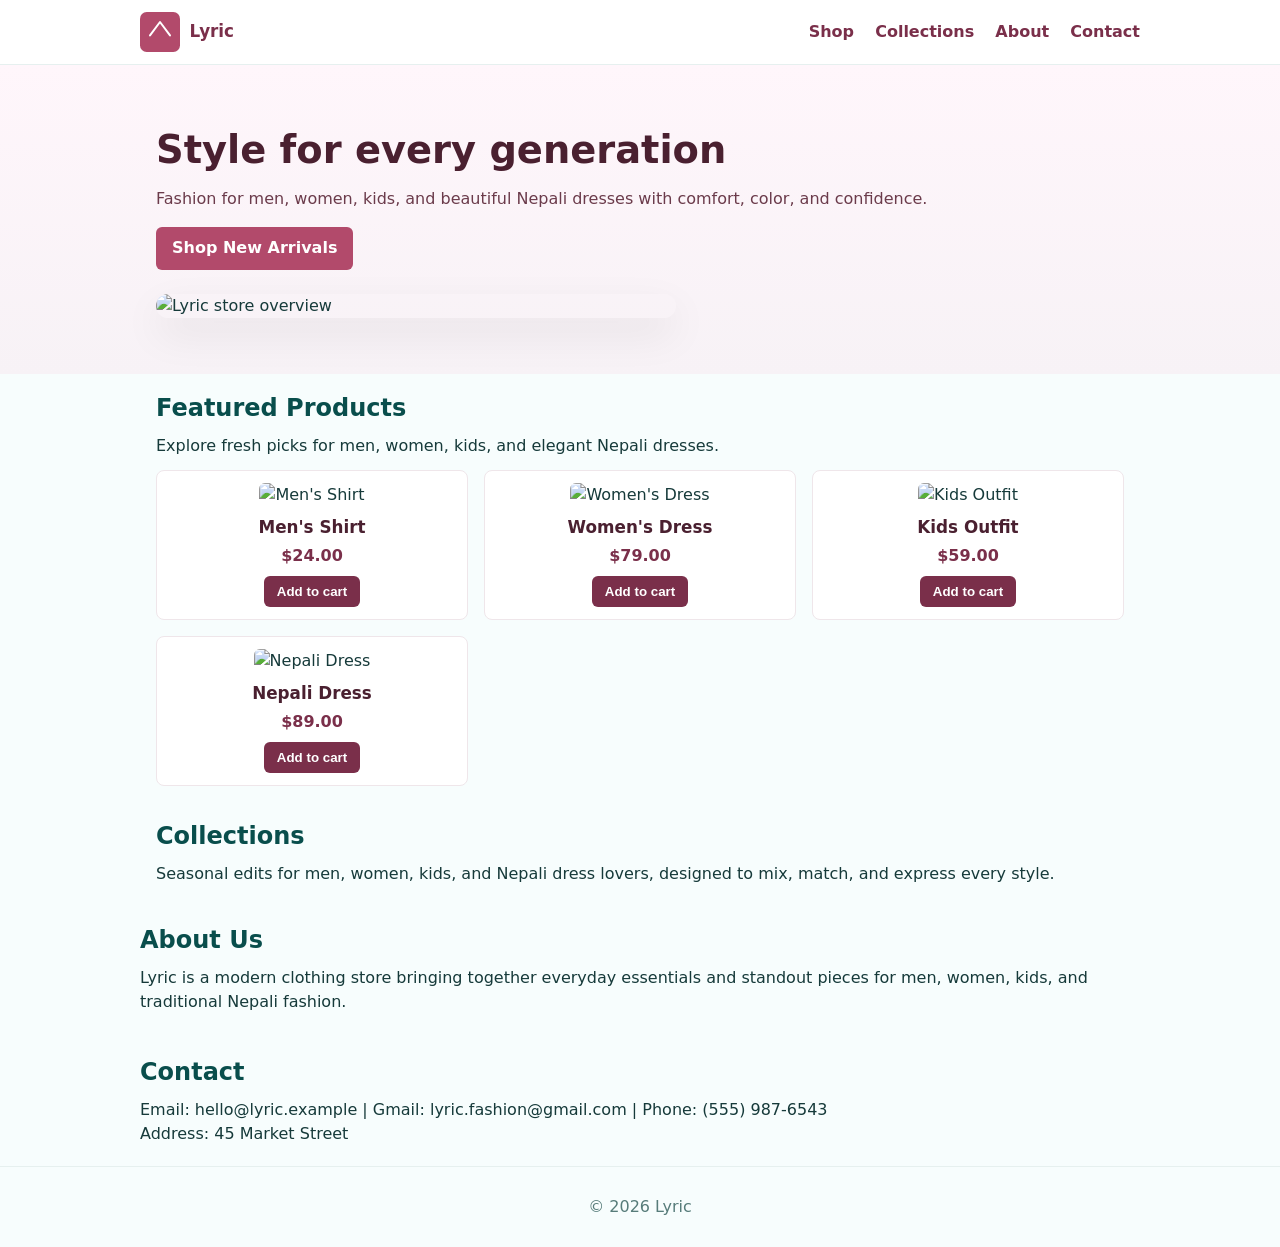
==== index.html @ 88b97344 "picture" ====
<!DOCTYPE html>
<html lang="en">
<head>
        <meta charset="UTF-8">
        <meta name="viewport" content="width=device-width, initial-scale=1.0">
        <title>Lyric</title>
        <link rel="stylesheet" href="style.css">
    </head>
    <body>
        <header class="site-header">
            <div class="container header-inner">
                <div class="logo">
                    <svg width="40" height="40" viewBox="0 0 24 24" aria-hidden="true">
                        <rect width="24" height="24" rx="4" fill="#b24a6b"></rect>
                        <path d="M6 14l6-8 6 8" stroke="#fff" stroke-width="1.2" fill="none" stroke-linecap="round" stroke-linejoin="round"/>
                    </svg>
                    <div class="shop-name">Lyric</div>
                </div>
                <nav class="main-nav">
                    <a href="#shop">Shop</a>
                    <a href="#collections">Collections</a>
                    <a href="#about">About</a>
                    <a href="#contact">Contact</a>
                </nav>
            </div>
        </header>

        <main>
            <section class="hero">
                <div class="container hero-inner">
                    <div class="hero-copy">
                        <h1>Style for every generation</h1>
                        <p class="lead">Fashion for men, women, kids, and beautiful Nepali dresses with comfort, color, and confidence.</p>
                        <p><a class="btn" href="#shop">Shop New Arrivals</a></p>
                    </div>
                    <img src="lyrics-homepage.png" alt="Lyric store overview" class="hero-image">
                </div>
            </section>

            <section id="shop" class="container products">
                <h2>Featured Products</h2>
        <p class="section-copy">Explore fresh picks for men, women, kids, and elegant Nepali dresses.</p>
                <div class="product-grid">
                    <article class="product">
                        <img src="https://via.placeholder.com/320x220?text=Men%27s+Shirt" alt="Men's Shirt">
                        <h3>Men's Shirt</h3>
                        <p class="price">$24.00</p>
                        <button class="add-cart">Add to cart</button>
                    </article>
                    <article class="product">
                        <img src="https://via.placeholder.com/320x220?text=Women%27s+Dress" alt="Women's Dress">
                        <h3>Women's Dress</h3>
                        <p class="price">$79.00</p>
                        <button class="add-cart">Add to cart</button>
                    </article>
                    <article class="product">
                        <img src="https://via.placeholder.com/320x220?text=Kids+Outfit" alt="Kids Outfit">
                        <h3>Kids Outfit</h3>
                        <p class="price">$59.00</p>
                        <button class="add-cart">Add to cart</button>
                    </article>
                    <article class="product">
                        <img src="https://via.placeholder.com/320x220?text=Nepali+Dress" alt="Nepali Dress">
                        <h3>Nepali Dress</h3>
                        <p class="price">$89.00</p>
                        <button class="add-cart">Add to cart</button>
                    </article>
                </div>
            </section>

            <section id="collections" class="container collections">
                <h2>Collections</h2>
                <p>Seasonal edits for men, women, kids, and Nepali dress lovers, designed to mix, match, and express every style.</p>
            </section>

            <section id="about" class="container about">
                <h2>About Us</h2>
                <p>Lyric is a modern clothing store bringing together everyday essentials and standout pieces for men, women, kids, and traditional Nepali fashion.</p>
            </section>

            <section id="contact" class="container contact">
                <h2>Contact</h2>
                <p>Email: hello@lyric.example | Gmail: lyric.fashion@gmail.com | Phone: (555) 987-6543</p>
                <p>Address: 45 Market Street</p>
            </section>
        </main>

        <footer class="site-footer">
            <div class="container">© <span id="year"></span> Lyric</div>
        </footer>

        <script>
            document.getElementById('year').textContent = new Date().getFullYear();
        </script>
    </body>
</html>
---- style.css ----
/* Basic reset */
* { box-sizing: border-box; margin: 0; padding: 0; }
body { font-family: system-ui, -apple-system, 'Segoe UI', Roboto, 'Helvetica Neue', Arial; color: #163a3a; line-height: 1.5; background: #f7fdfd; }
.container { max-width: 1000px; margin: 0 auto; padding: 1rem; }

/* Header */
.site-header { background: #ffffff; border-bottom: 1px solid #e6f0ef; }
.header-inner { display: flex; align-items: center; justify-content: space-between; padding: 0.75rem 0; }
.logo { display: flex; align-items: center; gap: 0.6rem; }
.shop-name { font-weight: 800; color: #7a2f4a; font-size: 1.05rem; }
.main-nav a { color: #7a2f4a; text-decoration: none; margin-left: 1rem; font-weight: 600; }

/* Hero */
.hero { background: linear-gradient(180deg, #fff6fb 0%, #f7f2f6 100%); padding: 2.5rem 0; }
.hero-inner { display: grid; gap: 1.5rem; align-items: center; }
.hero-copy { text-align: left; }
.hero h1 { font-size: 2rem; margin-bottom: 0.5rem; color: #4a2030; }
.hero-image { width: 100%; max-width: 520px; border-radius: 16px; box-shadow: 0 16px 40px rgba(0,0,0,0.08); }
.lead { color: #6b3b4b; margin-bottom: 1rem; }
.btn { display: inline-block; background: #b24a6b; color: #fff; padding: 0.6rem 1rem; border-radius: 6px; text-decoration: none; font-weight: 700; }

/* Sections */
h2 { color: #094e4c; margin-bottom: 0.5rem; }
.about, .staff, .contact { padding: 1.25rem 0; }

/* Cards */
.card-grid { display: grid; grid-template-columns: repeat(3, 1fr); gap: 1rem; margin-top: 0.75rem; }
.card { background: #fff; border: 1px solid #e6f0ef; padding: 1rem; border-radius: 8px; }
.card h3 { margin-bottom: 0.4rem; color: #0b5e5c; }

/* Products */
.product-grid { display: grid; grid-template-columns: repeat(3, 1fr); gap: 1rem; margin-top: 0.75rem; }
.product { background: #fff; border: 1px solid #efe6ea; padding: 0.75rem; border-radius: 8px; text-align: center; }
.product img { width: 100%; height: auto; border-radius: 6px; object-fit: cover; }
.product h3 { margin: 0.5rem 0 0.25rem; font-size: 1.05rem; color: #4a2030; }
.price { color: #7a2f4a; font-weight: 700; margin-bottom: 0.5rem; }
.add-cart { background: #7a2f4a; color: #fff; border: none; padding: 0.5rem 0.8rem; border-radius: 6px; cursor: pointer; font-weight: 700; }

/* Footer */
.site-footer { border-top: 1px solid #e6f0ef; padding: 0.75rem 0; text-align: center; color: #577c7a; }

/* Responsive */

@media (max-width: 800px) {
	.card-grid, .product-grid { grid-template-columns: 1fr; }
	.main-nav { display: none; }
	.hero h1 { font-size: 1.5rem; }
}

@media (min-width: 801px) {
	.hero h1 { font-size: 2.4rem; }
}

/* small utility */
.container h2 + p { margin-top: 0.5rem; }
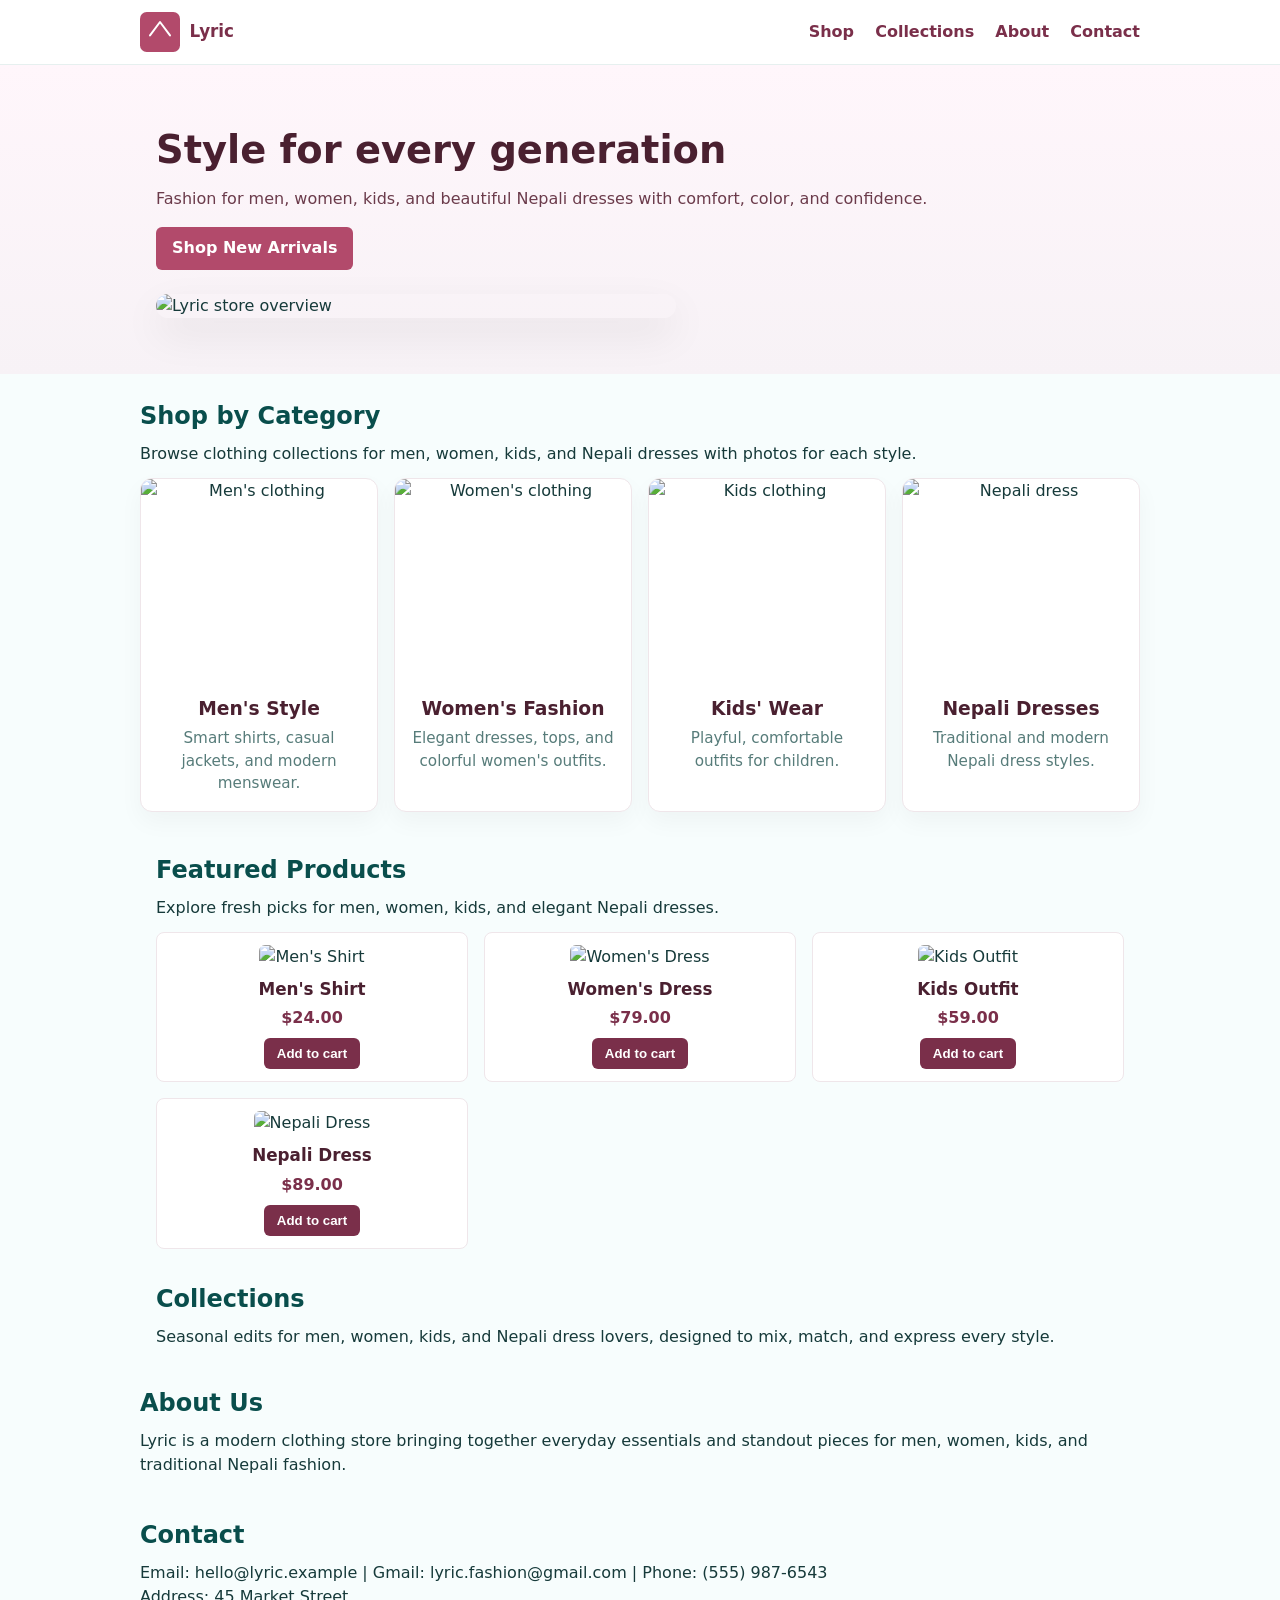
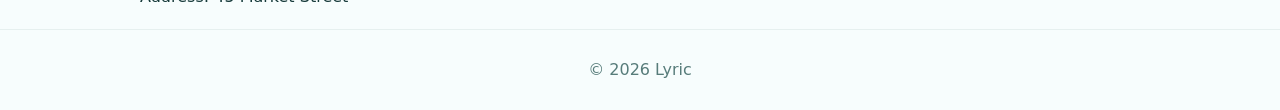
==== commit 3b74cfb6: "clothes" ====
--- a/index.html
+++ b/index.html
@@ -25,6 +25,7 @@
             </div>
         </header>
 
+
         <main>
             <section class="hero">
                 <div class="container hero-inner">
@@ -34,6 +35,33 @@
                         <p><a class="btn" href="#shop">Shop New Arrivals</a></p>
                     </div>
                     <img src="lyrics-homepage.png" alt="Lyric store overview" class="hero-image">
+                </div>
+            </section>
+
+            <section class="container categories">
+                <h2>Shop by Category</h2>
+                <p class="section-copy">Browse clothing collections for men, women, kids, and Nepali dresses with photos for each style.</p>
+                <div class="category-grid">
+                    <article class="category-card">
+                        <img src="https://images.unsplash.com/photo-1521334884684-d80222895322?auto=format&fit=crop&w=800&q=80" alt="Men's clothing">
+                        <h3>Men's Style</h3>
+                        <p>Smart shirts, casual jackets, and modern menswear.</p>
+                    </article>
+                    <article class="category-card">
+                        <img src="https://images.unsplash.com/photo-1521572163474-6864f9cf17ab?auto=format&fit=crop&w=800&q=80" alt="Women's clothing">
+                        <h3>Women's Fashion</h3>
+                        <p>Elegant dresses, tops, and colorful women's outfits.</p>
+                    </article>
+                    <article class="category-card">
+                        <img src="https://images.unsplash.com/photo-1508253578933-1c51cc72a86c?auto=format&fit=crop&w=800&q=80" alt="Kids clothing">
+                        <h3>Kids' Wear</h3>
+                        <p>Playful, comfortable outfits for children.</p>
+                    </article>
+                    <article class="category-card">
+                        <img src="https://images.unsplash.com/photo-1490367532201-b9bc1dc483f6?auto=format&fit=crop&w=800&q=80" alt="Nepali dress">
+                        <h3>Nepali Dresses</h3>
+                        <p>Traditional and modern Nepali dress styles.</p>
+                    </article>
                 </div>
             </section>
 
--- a/style.css
+++ b/style.css
@@ -36,6 +36,13 @@
 .price { color: #7a2f4a; font-weight: 700; margin-bottom: 0.5rem; }
 .add-cart { background: #7a2f4a; color: #fff; border: none; padding: 0.5rem 0.8rem; border-radius: 6px; cursor: pointer; font-weight: 700; }
 
+.categories { padding: 1.5rem 0; }
+.category-grid { display: grid; grid-template-columns: repeat(4, 1fr); gap: 1rem; margin-top: 0.75rem; }
+.category-card { background: #fff; border: 1px solid #efe6ea; border-radius: 12px; overflow: hidden; text-align: center; box-shadow: 0 10px 24px rgba(0,0,0,0.04); }
+.category-card img { width: 100%; height: 200px; object-fit: cover; display: block; }
+.category-card h3 { margin: 1rem 0 0.25rem; color: #4a2030; }
+.category-card p { margin: 0 1rem 1rem; color: #577c7a; font-size: 0.95rem; }
+
 /* Footer */
 .site-footer { border-top: 1px solid #e6f0ef; padding: 0.75rem 0; text-align: center; color: #577c7a; }
 
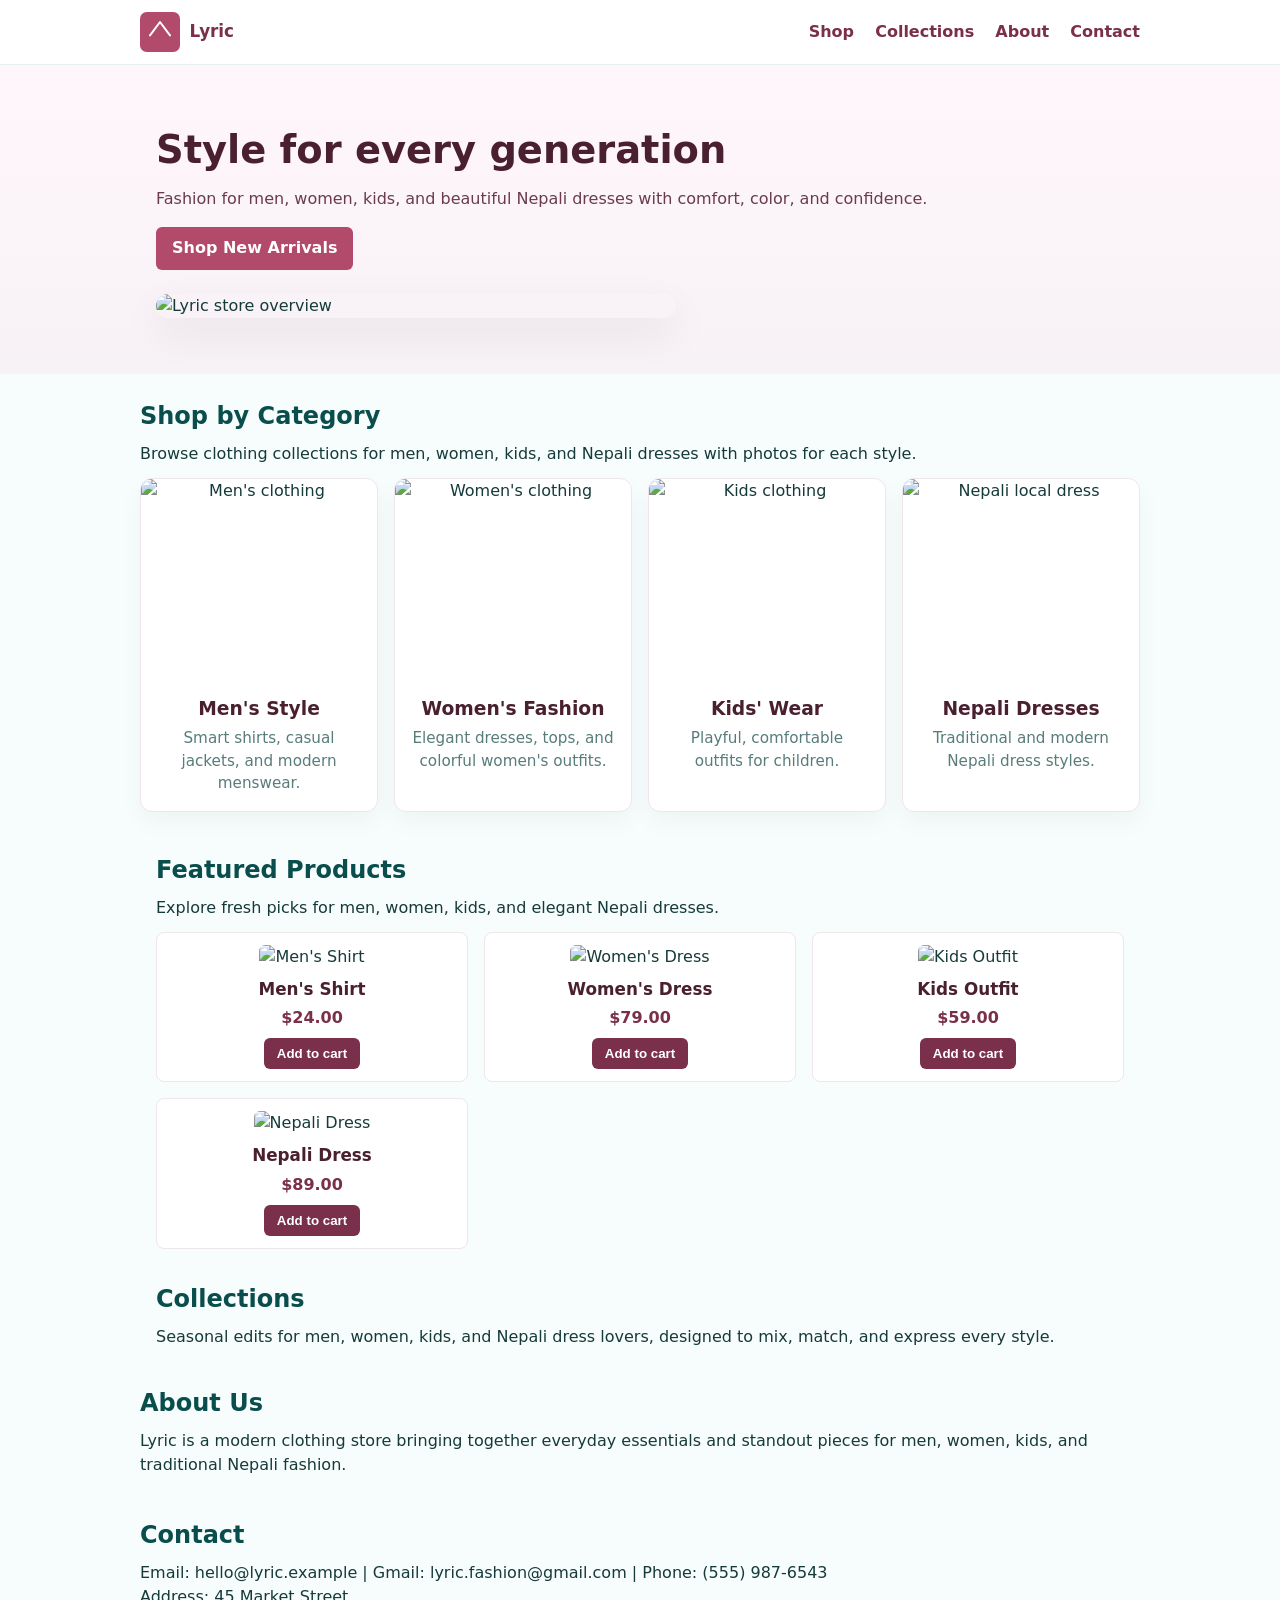
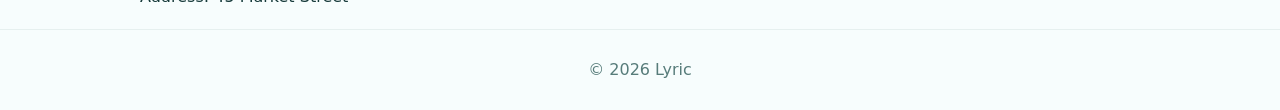
==== commit 5261384c: "nepali dress" ====
--- a/index.html
+++ b/index.html
@@ -58,7 +58,7 @@
                         <p>Playful, comfortable outfits for children.</p>
                     </article>
                     <article class="category-card">
-                        <img src="https://images.unsplash.com/photo-1490367532201-b9bc1dc483f6?auto=format&fit=crop&w=800&q=80" alt="Nepali dress">
+                        <img src="https://source.unsplash.com/800x600/?nepal,dress" alt="Nepali local dress">
                         <h3>Nepali Dresses</h3>
                         <p>Traditional and modern Nepali dress styles.</p>
                     </article>
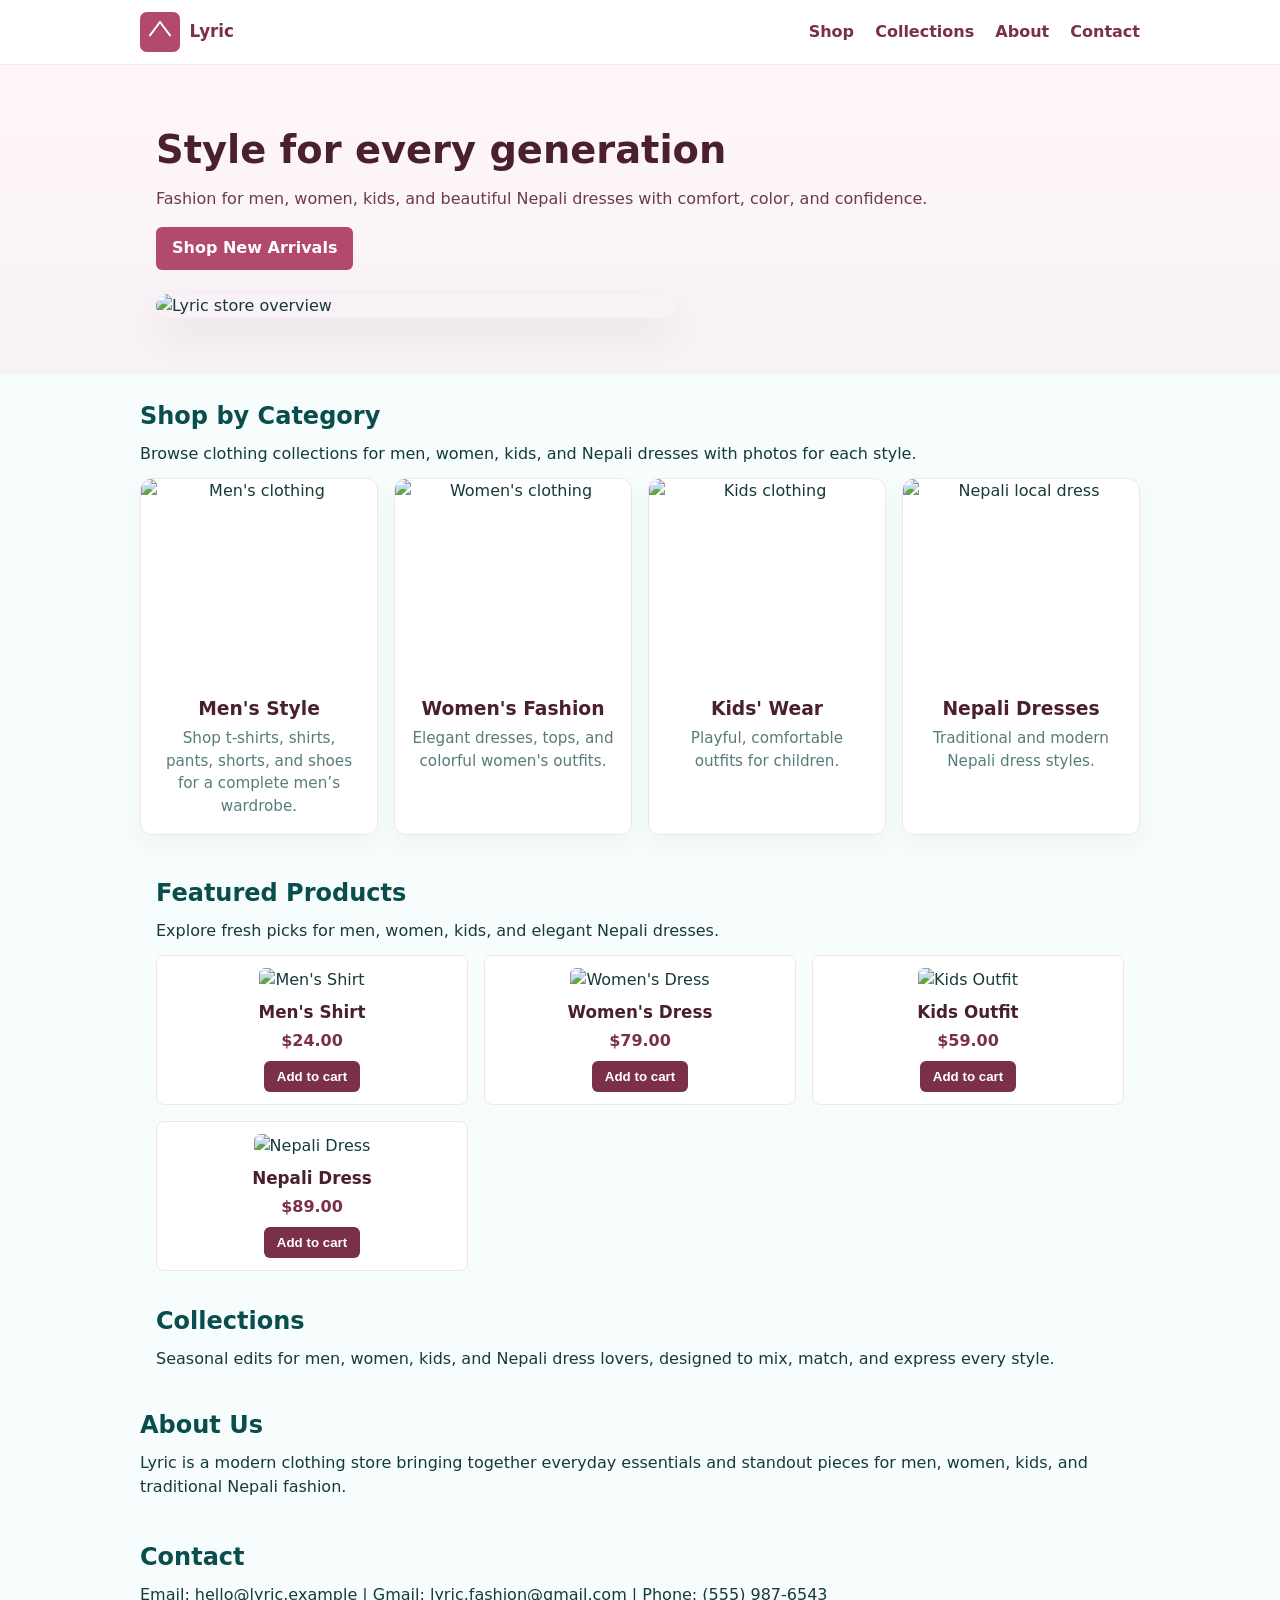
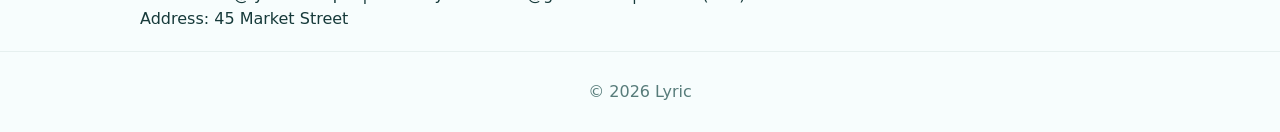
==== commit d049a6cc: "men" ====
--- a/index.html
+++ b/index.html
@@ -45,7 +45,7 @@
                     <article class="category-card">
                         <img src="https://images.unsplash.com/photo-1521334884684-d80222895322?auto=format&fit=crop&w=800&q=80" alt="Men's clothing">
                         <h3>Men's Style</h3>
-                        <p>Smart shirts, casual jackets, and modern menswear.</p>
+                        <p>Shop t-shirts, shirts, pants, shorts, and shoes for a complete men’s wardrobe.</p>
                     </article>
                     <article class="category-card">
                         <img src="https://images.unsplash.com/photo-1521572163474-6864f9cf17ab?auto=format&fit=crop&w=800&q=80" alt="Women's clothing">
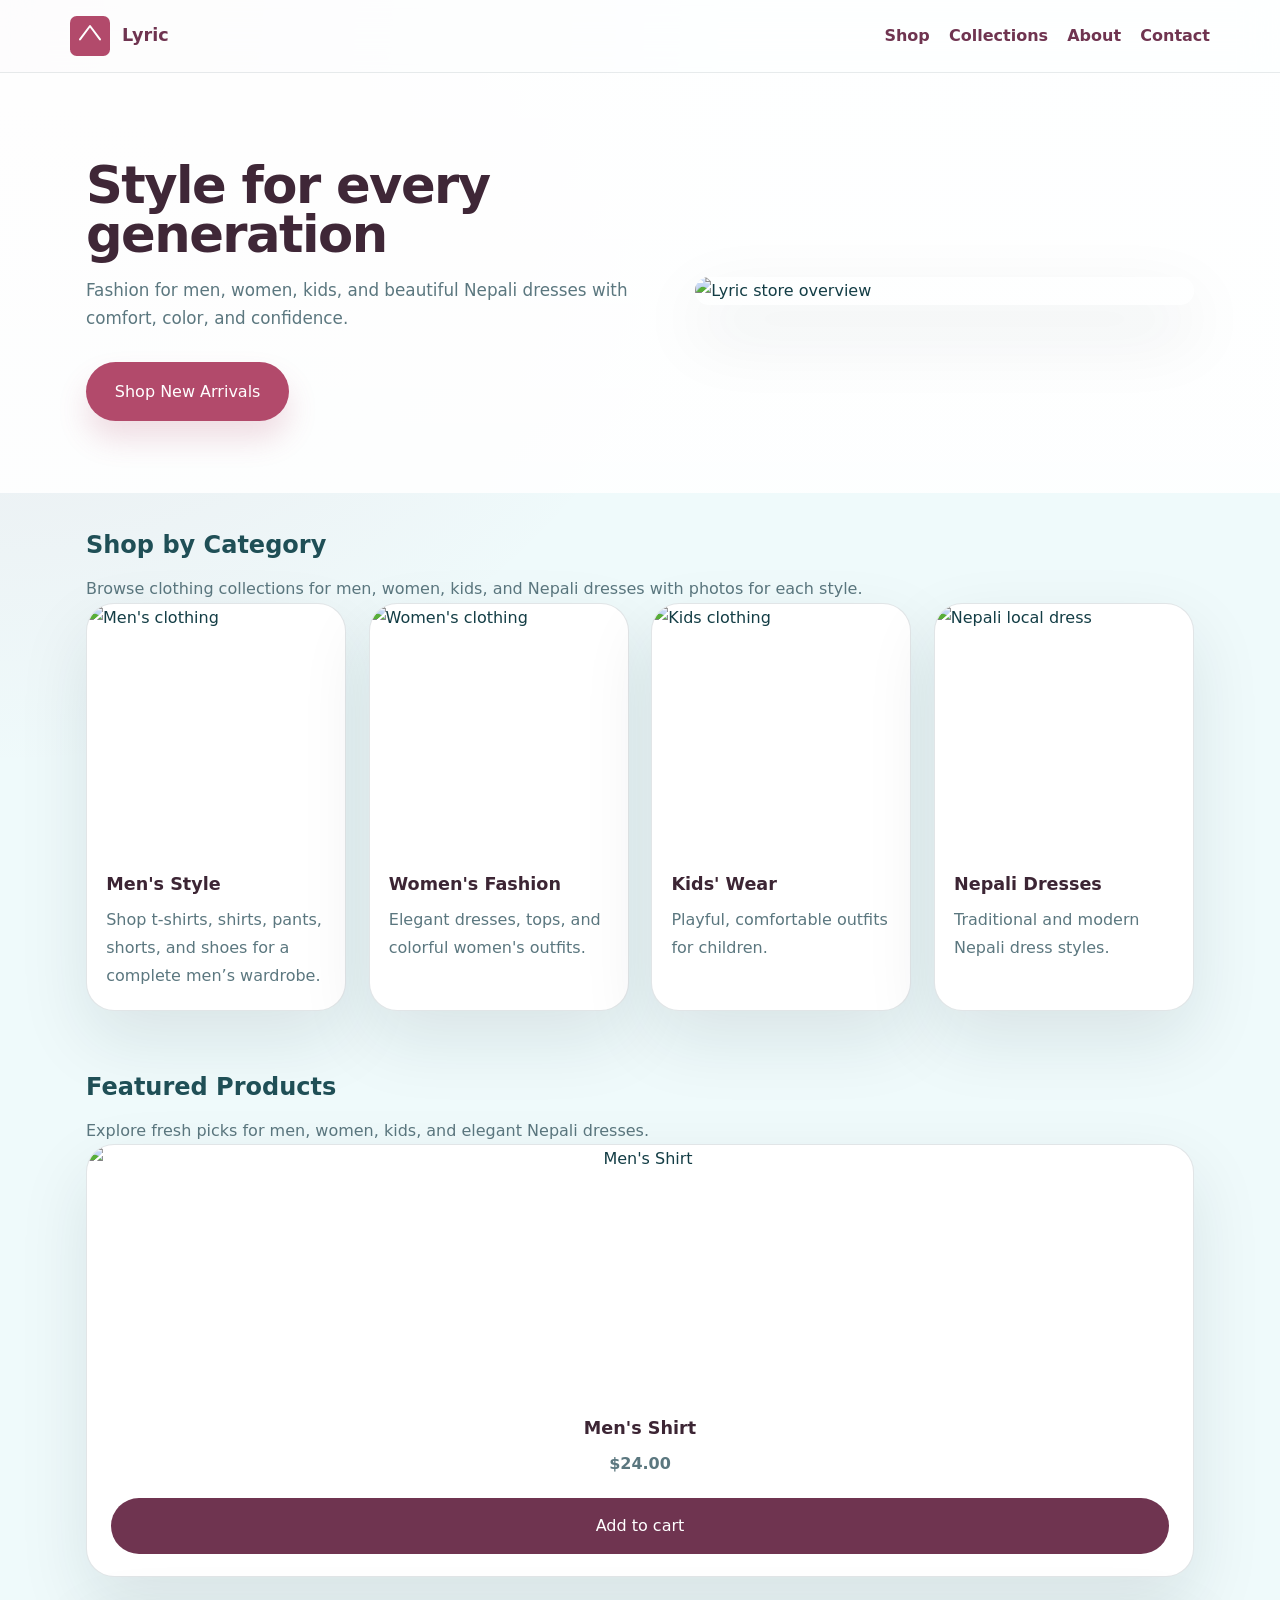
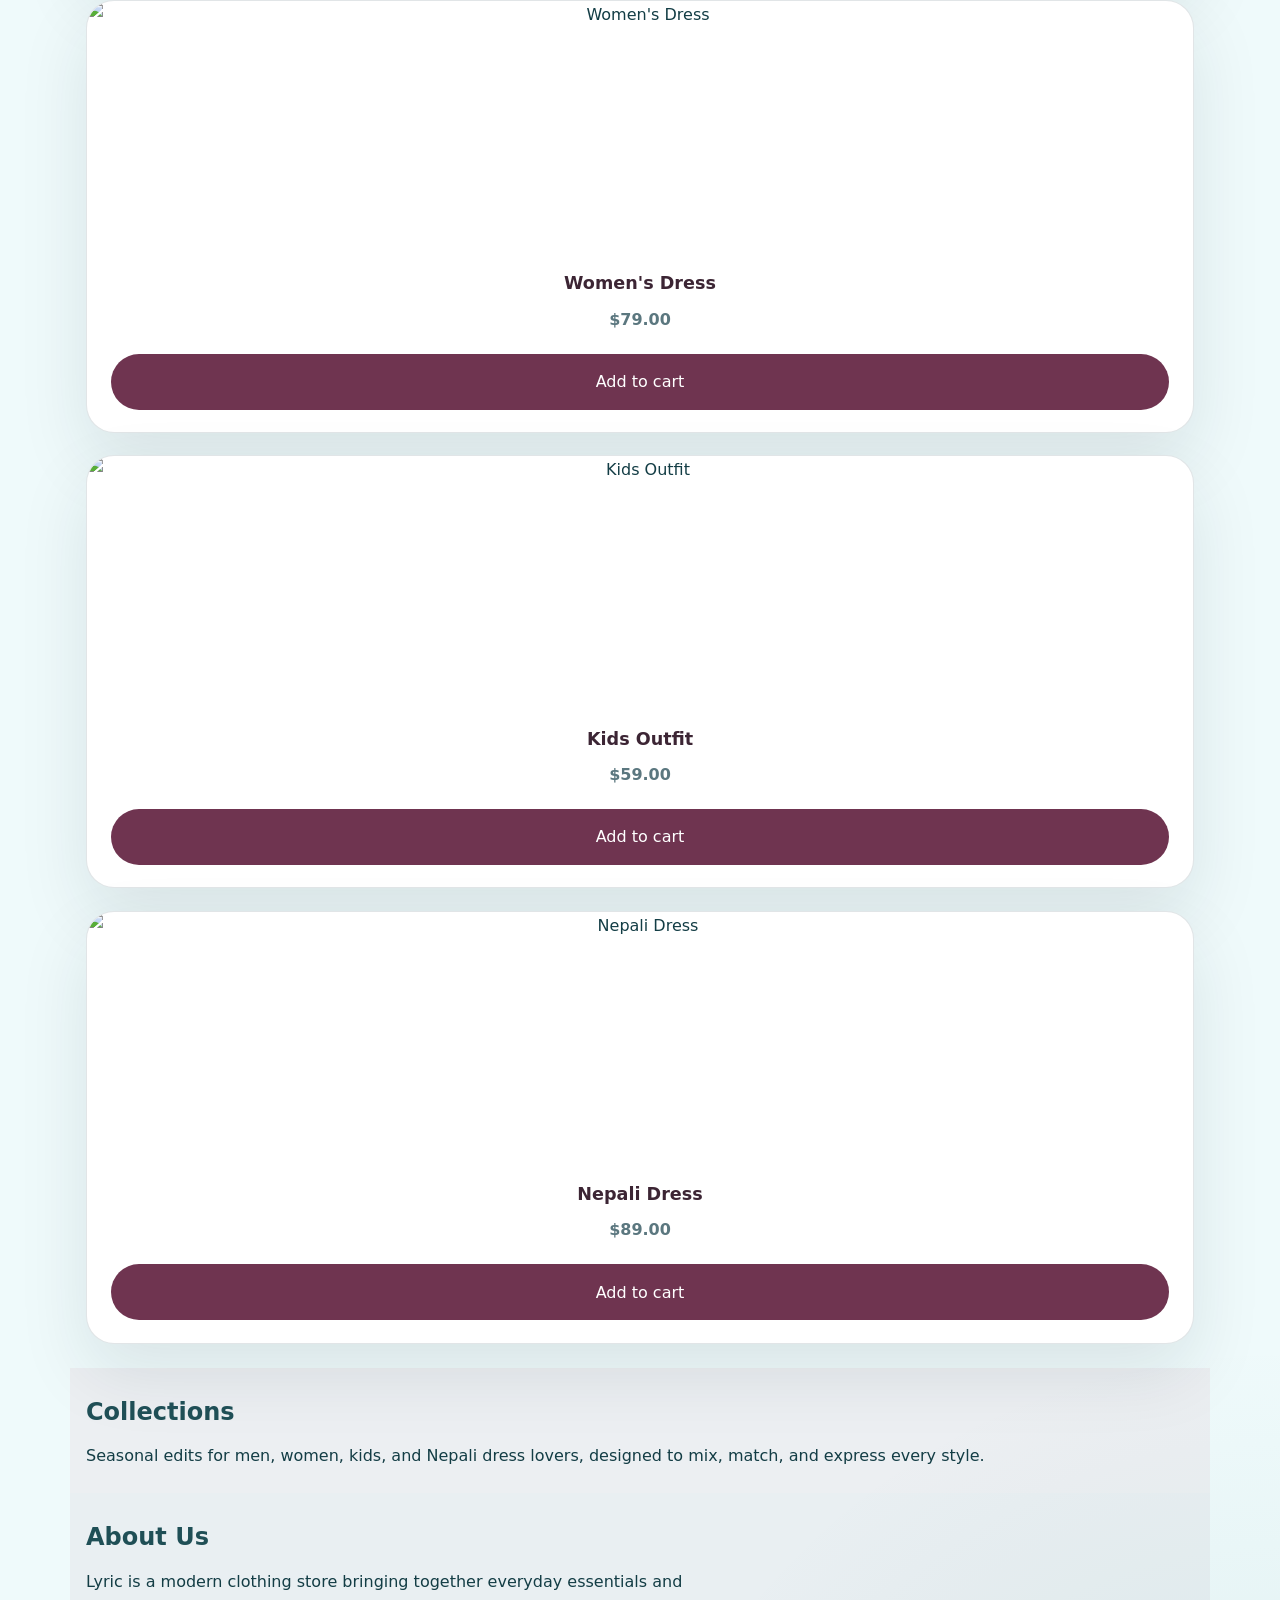
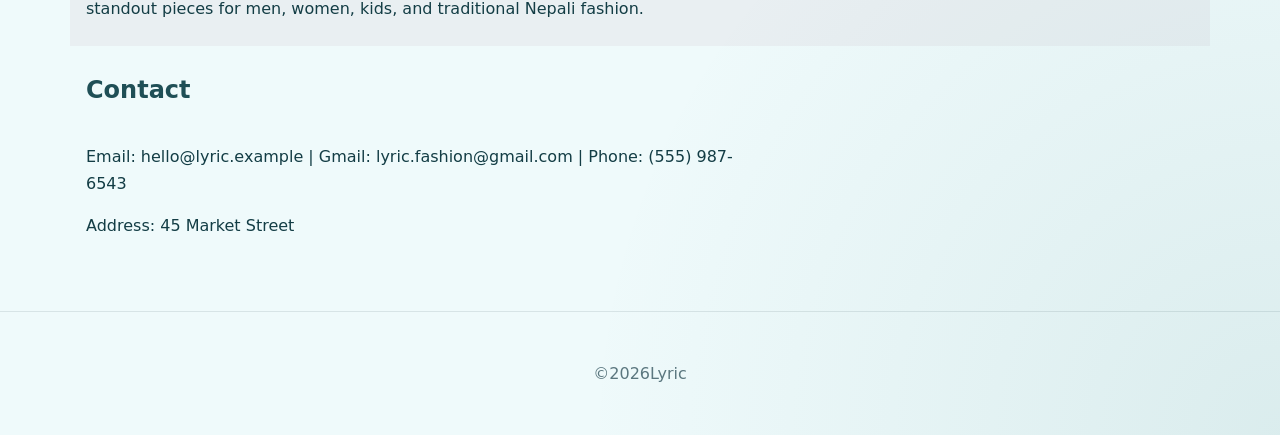
==== commit 73dc3119: "outfit" ====
--- a/index.html
+++ b/index.html
@@ -70,25 +70,25 @@
         <p class="section-copy">Explore fresh picks for men, women, kids, and elegant Nepali dresses.</p>
                 <div class="product-grid">
                     <article class="product">
-                        <img src="https://via.placeholder.com/320x220?text=Men%27s+Shirt" alt="Men's Shirt">
+                        <img src="https://images.unsplash.com/photo-1585386959984-a4155221c24b?auto=format&fit=crop&w=640&q=80" alt="Men's Shirt">
                         <h3>Men's Shirt</h3>
                         <p class="price">$24.00</p>
                         <button class="add-cart">Add to cart</button>
                     </article>
                     <article class="product">
-                        <img src="https://via.placeholder.com/320x220?text=Women%27s+Dress" alt="Women's Dress">
+                        <img src="https://images.unsplash.com/photo-1512436991641-6745cdb1723f?auto=format&fit=crop&w=640&q=80" alt="Women's Dress">
                         <h3>Women's Dress</h3>
                         <p class="price">$79.00</p>
                         <button class="add-cart">Add to cart</button>
                     </article>
                     <article class="product">
-                        <img src="https://via.placeholder.com/320x220?text=Kids+Outfit" alt="Kids Outfit">
+                        <img src="https://images.unsplash.com/photo-1511974035430-5de47d3b95da?auto=format&fit=crop&w=640&q=80" alt="Kids Outfit">
                         <h3>Kids Outfit</h3>
                         <p class="price">$59.00</p>
                         <button class="add-cart">Add to cart</button>
                     </article>
                     <article class="product">
-                        <img src="https://via.placeholder.com/320x220?text=Nepali+Dress" alt="Nepali Dress">
+                        <img src="https://images.unsplash.com/photo-1541099649105-f69ad21f3246?auto=format&fit=crop&w=640&q=80" alt="Nepali Dress">
                         <h3>Nepali Dress</h3>
                         <p class="price">$89.00</p>
                         <button class="add-cart">Add to cart</button>
--- a/style.css
+++ b/style.css
@@ -1,63 +1,341 @@
-/* Basic reset */
-* { box-sizing: border-box; margin: 0; padding: 0; }
-body { font-family: system-ui, -apple-system, 'Segoe UI', Roboto, 'Helvetica Neue', Arial; color: #163a3a; line-height: 1.5; background: #f7fdfd; }
-.container { max-width: 1000px; margin: 0 auto; padding: 1rem; }
-
-/* Header */
-.site-header { background: #ffffff; border-bottom: 1px solid #e6f0ef; }
-.header-inner { display: flex; align-items: center; justify-content: space-between; padding: 0.75rem 0; }
-.logo { display: flex; align-items: center; gap: 0.6rem; }
-.shop-name { font-weight: 800; color: #7a2f4a; font-size: 1.05rem; }
-.main-nav a { color: #7a2f4a; text-decoration: none; margin-left: 1rem; font-weight: 600; }
-
-/* Hero */
-.hero { background: linear-gradient(180deg, #fff6fb 0%, #f7f2f6 100%); padding: 2.5rem 0; }
-.hero-inner { display: grid; gap: 1.5rem; align-items: center; }
-.hero-copy { text-align: left; }
-.hero h1 { font-size: 2rem; margin-bottom: 0.5rem; color: #4a2030; }
-.hero-image { width: 100%; max-width: 520px; border-radius: 16px; box-shadow: 0 16px 40px rgba(0,0,0,0.08); }
-.lead { color: #6b3b4b; margin-bottom: 1rem; }
-.btn { display: inline-block; background: #b24a6b; color: #fff; padding: 0.6rem 1rem; border-radius: 6px; text-decoration: none; font-weight: 700; }
-
-/* Sections */
-h2 { color: #094e4c; margin-bottom: 0.5rem; }
-.about, .staff, .contact { padding: 1.25rem 0; }
-
-/* Cards */
-.card-grid { display: grid; grid-template-columns: repeat(3, 1fr); gap: 1rem; margin-top: 0.75rem; }
-.card { background: #fff; border: 1px solid #e6f0ef; padding: 1rem; border-radius: 8px; }
-.card h3 { margin-bottom: 0.4rem; color: #0b5e5c; }
-
-/* Products */
-.product-grid { display: grid; grid-template-columns: repeat(3, 1fr); gap: 1rem; margin-top: 0.75rem; }
-.product { background: #fff; border: 1px solid #efe6ea; padding: 0.75rem; border-radius: 8px; text-align: center; }
-.product img { width: 100%; height: auto; border-radius: 6px; object-fit: cover; }
-.product h3 { margin: 0.5rem 0 0.25rem; font-size: 1.05rem; color: #4a2030; }
-.price { color: #7a2f4a; font-weight: 700; margin-bottom: 0.5rem; }
-.add-cart { background: #7a2f4a; color: #fff; border: none; padding: 0.5rem 0.8rem; border-radius: 6px; cursor: pointer; font-weight: 700; }
-
-.categories { padding: 1.5rem 0; }
-.category-grid { display: grid; grid-template-columns: repeat(4, 1fr); gap: 1rem; margin-top: 0.75rem; }
-.category-card { background: #fff; border: 1px solid #efe6ea; border-radius: 12px; overflow: hidden; text-align: center; box-shadow: 0 10px 24px rgba(0,0,0,0.04); }
-.category-card img { width: 100%; height: 200px; object-fit: cover; display: block; }
-.category-card h3 { margin: 1rem 0 0.25rem; color: #4a2030; }
-.category-card p { margin: 0 1rem 1rem; color: #577c7a; font-size: 0.95rem; }
-
-/* Footer */
-.site-footer { border-top: 1px solid #e6f0ef; padding: 0.75rem 0; text-align: center; color: #577c7a; }
-
-/* Responsive */
-
-@media (max-width: 800px) {
-	.card-grid, .product-grid { grid-template-columns: 1fr; }
-	.main-nav { display: none; }
-	.hero h1 { font-size: 1.5rem; }
-}
-
-@media (min-width: 801px) {
-	.hero h1 { font-size: 2.4rem; }
+:root {
+  color-scheme: light;
+  --bg: #effafb;
+  --surface: #ffffff;
+  --surface-muted: #faf8fb;
+  --border: rgba(90, 113, 120, 0.18);
+  --text: #133d45;
+  --muted: #5b777f;
+  --accent: #b24a6b;
+  --accent-dark: #6f3450;
+  --shadow: 0 28px 70px rgba(17, 44, 52, 0.10);
+  --radius: 28px;
+}
+
+* {
+  box-sizing: border-box;
+  margin: 0;
+  padding: 0;
+}
+
+html {
+  scroll-behavior: smooth;
+}
+
+body {
+  font-family: Inter, system-ui, -apple-system, BlinkMacSystemFont, 'Segoe UI', sans-serif;
+  color: var(--text);
+  line-height: 1.7;
+  min-height: 100vh;
+  background: radial-gradient(circle at top left, rgba(178, 74, 107, 0.12), transparent 20%),
+    radial-gradient(circle at bottom right, rgba(37, 117, 117, 0.10), transparent 18%),
+    var(--bg);
+}
+
+img,
+svg {
+  display: block;
+  max-width: 100%;
+}
+
+a {
+  color: inherit;
+  text-decoration: none;
+}
+
+button {
+  font: inherit;
+}
+
+main {
+  padding-bottom: 3rem;
+}
+
+.container {
+  max-width: 1140px;
+  margin: 0 auto;
+  padding: 1.5rem 1rem;
+}
+
+.site-header {
+  position: sticky;
+  top: 0;
+  z-index: 10;
+  background: rgba(255, 255, 255, 0.88);
+  backdrop-filter: blur(18px);
+  border-bottom: 1px solid rgba(90, 113, 120, 0.14);
+}
+
+.header-inner {
+  display: flex;
+  align-items: center;
+  justify-content: space-between;
+  gap: 1rem;
+  padding: 1rem 0;
+}
+
+.logo {
+  display: flex;
+  align-items: center;
+  gap: 0.75rem;
+}
+
+.shop-name {
+  font-weight: 800;
+  color: var(--accent-dark);
+  font-size: 1.1rem;
+}
+
+.main-nav {
+  display: flex;
+  flex-wrap: wrap;
+  gap: 1.2rem;
+}
+
+.main-nav a {
+  font-weight: 600;
+  color: var(--accent-dark);
+  transition: color 0.2s ease;
+}
+
+.main-nav a:hover {
+  color: var(--accent);
+}
+
+.hero {
+  padding: 4rem 0 3rem;
+  background: linear-gradient(180deg, rgba(255, 255, 255, 0.96) 0%, rgba(255, 255, 255, 0.9) 100%);
+}
+
+.hero-inner {
+  display: grid;
+  grid-template-columns: 1.1fr 0.95fr;
+  align-items: center;
+  gap: 2rem;
+}
+
+.hero-copy {
+  max-width: 46rem;
+}
+
+.hero h1 {
+  font-size: clamp(2.6rem, 4vw, 3.8rem);
+  line-height: 0.95;
+  letter-spacing: -0.03em;
+  margin-bottom: 1.1rem;
+  color: #3f2737;
+}
+
+.lead {
+  font-size: 1.05rem;
+  color: var(--muted);
+  margin-bottom: 1.8rem;
+  max-width: 42rem;
+}
+
+.btn {
+  display: inline-flex;
+  align-items: center;
+  justify-content: center;
+  background: var(--accent);
+  color: #fff;
+  padding: 1rem 1.8rem;
+  border-radius: 999px;
+  box-shadow: 0 18px 30px rgba(178, 74, 107, 0.18);
+  transition: transform 0.2s ease, background 0.2s ease;
+}
+
+.btn:hover {
+  transform: translateY(-1px);
+  background: #95365f;
+}
+
+.hero-image {
+  width: 100%;
+  height: auto;
+  max-width: 640px;
+  border-radius: 32px;
+  box-shadow: var(--shadow);
+}
+
+.section-copy {
+  display: block;
+  margin-top: 0.5rem;
+  color: var(--muted);
+  max-width: 56rem;
+}
+
+h2 {
+  color: #1f4f56;
+  margin-bottom: 0.6rem;
+}
+
+section {
+  padding: 3rem 0;
+}
+
+.categories,
+.products {
+  padding-top: 2rem;
+}
+
+.category-grid,
+.product-grid {
+  display: grid;
+  gap: 1.4rem;
+}
+
+.category-grid {
+  grid-template-columns: repeat(4, minmax(0, 1fr));
+}
+
+.category-card,
+.product {
+  background: var(--surface);
+  border: 1px solid var(--border);
+  border-radius: var(--radius);
+  overflow: hidden;
+  box-shadow: var(--shadow);
+  transition: transform 0.25s ease, box-shadow 0.25s ease, border-color 0.25s ease;
+}
+
+.category-card:hover,
+.product:hover {
+  transform: translateY(-6px);
+  box-shadow: 0 34px 84px rgba(17, 44, 52, 0.14);
+  border-color: rgba(178, 74, 107, 0.25);
+}
+
+.category-card img,
+.product img {
+  width: 100%;
+  height: 250px;
+  object-fit: cover;
+}
+
+.category-card h3,
+.product h3 {
+  margin: 1rem 1.2rem 0.4rem;
+  font-size: 1.1rem;
+  color: #3c2534;
+}
+
+.category-card p,
+.product p {
+  margin: 0 1.2rem 1.25rem;
+  color: var(--muted);
+  line-height: 1.75;
+}
+
+.product {
+  display: flex;
+  flex-direction: column;
+  justify-content: space-between;
+  text-align: center;
+}
+
+.product h3 {
+  margin-top: 1.15rem;
+}
+
+.price {
+  color: var(--accent-dark);
+  font-weight: 700;
+  margin-bottom: 1rem;
+}
+
+.add-cart {
+  margin: 0 1.5rem 1.4rem;
+  background: var(--accent-dark);
+  color: #fff;
+  border: none;
+  border-radius: 999px;
+  padding: 0.9rem 1.2rem;
+  cursor: pointer;
+  transition: transform 0.2s ease, background 0.2s ease;
+}
+
+.add-cart:hover {
+  transform: translateY(-1px);
+  background: #893759;
+}
+
+.collections {
+  background: rgba(178, 74, 107, 0.06);
+}
+
+.about {
+  background: rgba(122, 47, 74, 0.05);
+}
+
+.about p,
+.contact p {
+  max-width: 64ch;
+}
+
+.contact {
+  display: grid;
+  gap: 0.9rem;
+}
+
+.site-footer {
+  border-top: 1px solid rgba(90, 113, 120, 0.16);
+  padding: 1.5rem 0;
+  text-align: center;
+  color: var(--muted);
+}
+
+.site-footer .container {
+  display: flex;
+  justify-content: center;
+}
+
+@media (max-width: 1024px) {
+  .hero-inner {
+    grid-template-columns: 1fr;
+  }
+
+  .category-grid,
+  .product-grid {
+    grid-template-columns: repeat(2, minmax(0, 1fr));
+  }
+}
+
+@media (max-width: 760px) {
+  .container {
+    padding: 1rem;
+  }
+
+  .header-inner {
+    flex-direction: column;
+    align-items: stretch;
+  }
+
+  .main-nav {
+    justify-content: flex-start;
+    gap: 0.85rem;
+  }
+
+  .hero {
+    padding: 3rem 0 2rem;
+  }
+
+  .hero-image {
+    border-radius: 24px;
+  }
+
+  .category-grid,
+  .product-grid {
+    grid-template-columns: 1fr;
+  }
+
+  .section-copy {
+    max-width: 100%;
+  }
 }
 
 /* small utility */
-.container h2 + p { margin-top: 0.5rem; }
-
+.container h2 + p {
+  margin-top: 0.5rem;
+}
+
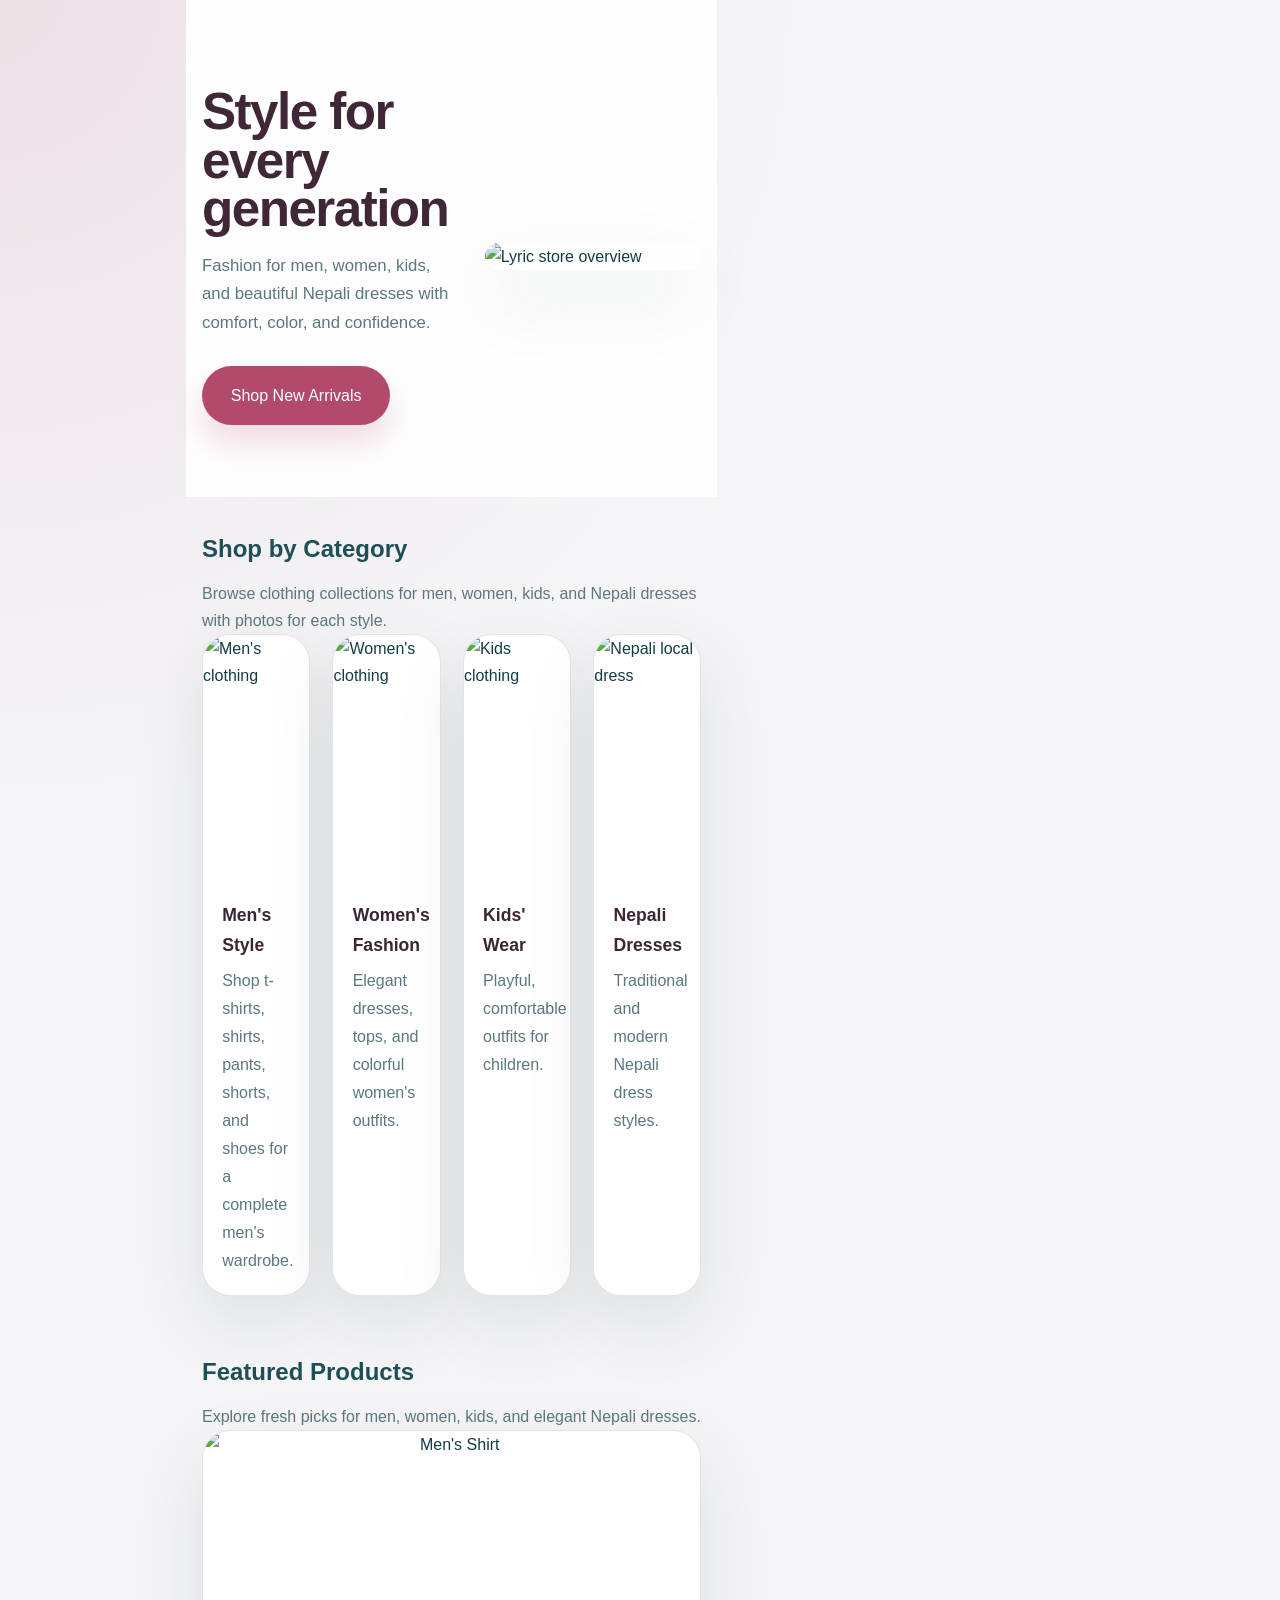
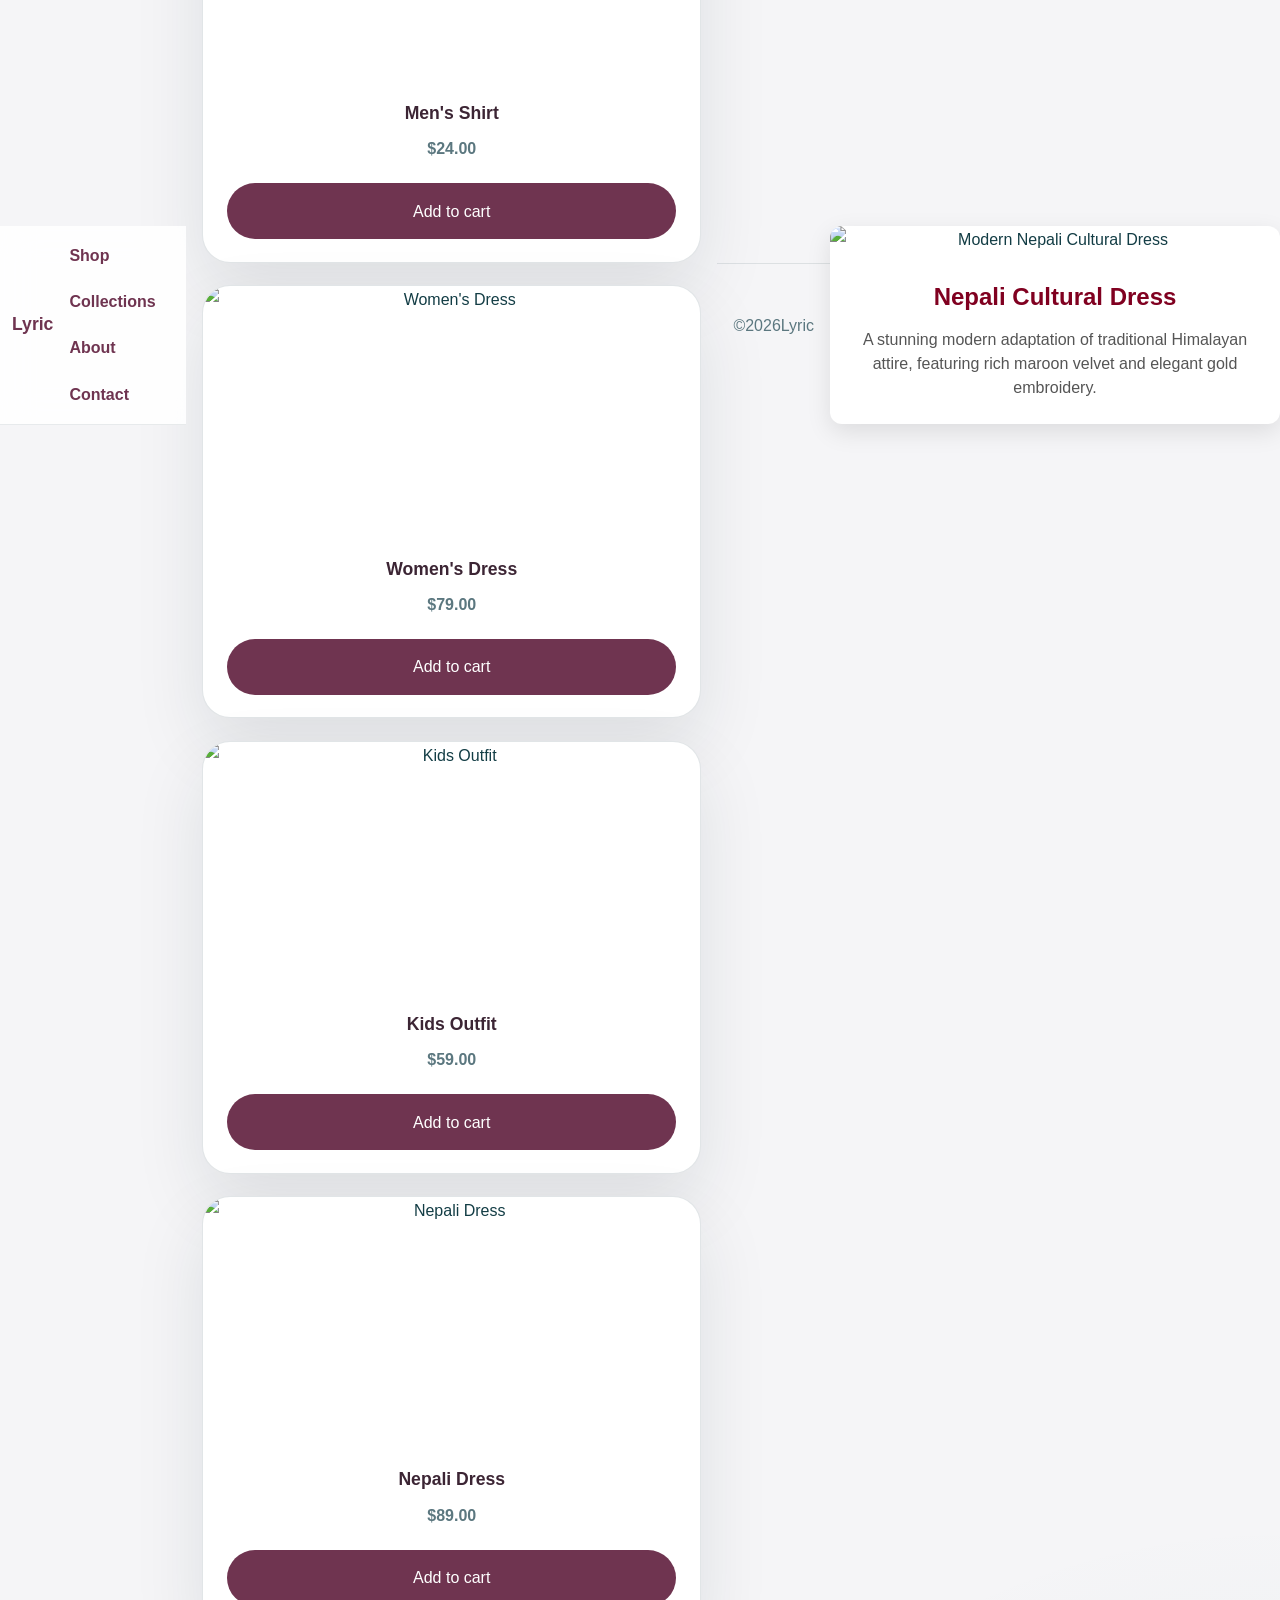
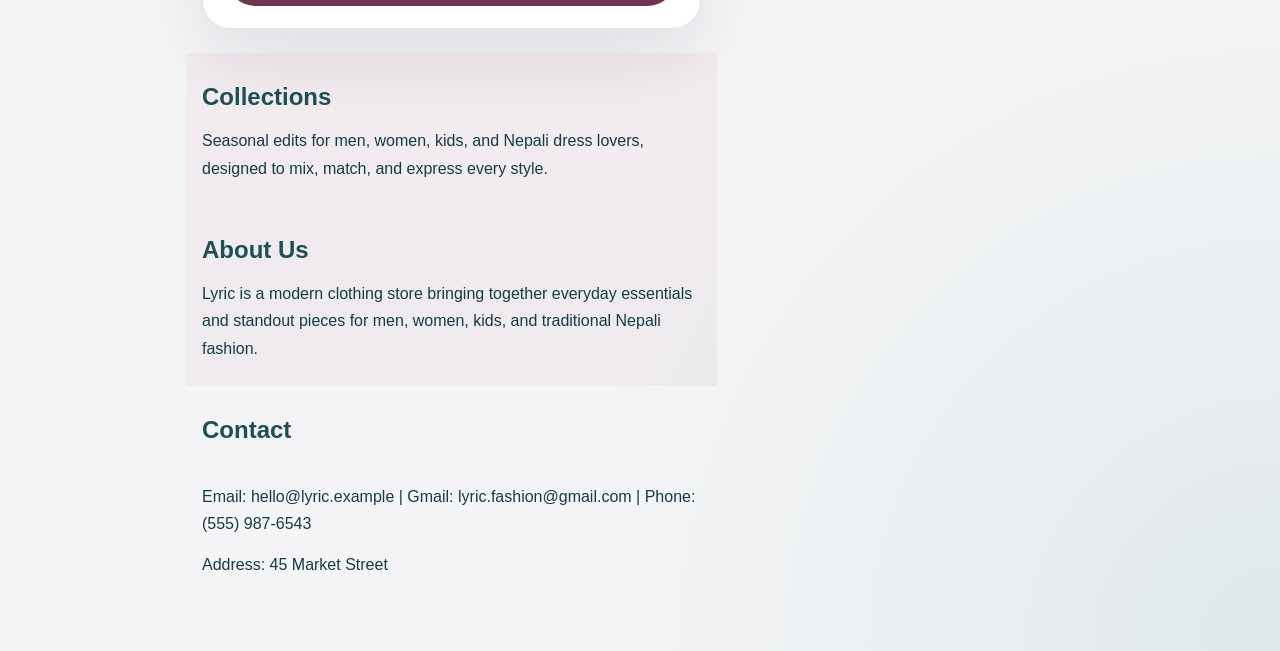
==== commit c4d3196f: "red" ====
--- a/index.html
+++ b/index.html
@@ -122,3 +122,80 @@
         </script>
     </body>
 </html>
+<!DOCTYPE html>
+<html lang="en">
+<head>
+    <meta charset="UTF-8">
+    <meta name="viewport" content="width=device-width, initial-scale=1.0">
+    <title>Nepali Cultural Dress Showcase</title>
+    <style>
+        /* Basic Reset and Styling */
+        body {
+            font-family: 'Segoe UI', Tahoma, Geneva, Verdana, sans-serif;
+            background-color: #f5f5f7;
+            margin: 0;
+            padding: 0;
+            display: flex;
+            justify-content: center;
+            align-items: center;
+            min-height: 100vh;
+        }
+
+        /* Container Card */
+        .card {
+            background-color: #ffffff;
+            border-radius: 12px;
+            box-shadow: 0 8px 24px rgba(0, 0, 0, 0.1);
+            overflow: hidden;
+            max-width: 450px;
+            width: 90%;
+            text-align: center;
+            transition: transform 0.3s ease;
+        }
+
+        .card:hover {
+            transform: translateY(-5px);
+        }
+
+        /* Image Styling */
+        .card img {
+            width: 100%;
+            height: auto;
+            display: block;
+            object-fit: cover;
+        }
+
+        /* Text Content Styling */
+        .card-content {
+            padding: 24px;
+        }
+
+        .card-content h2 {
+            margin: 0 0 10px 0;
+            color: #800020; /* Elegant Burgundy/Maroon color to match the dress */
+            font-size: 1.5rem;
+        }
+
+        .card-content p {
+            margin: 0;
+            color: #555555;
+            font-size: 1rem;
+            line-height: 1.5;
+        }
+    </style>
+</head>
+<body>
+
+    <!-- Image Display Card -->
+    <div class="card">
+        <!-- Replace 'images/dress.jpeg' with your actual image path -->
+        <img src="images/dress.jpeg" alt="Modern Nepali Cultural Dress">
+        
+        <div class="card-content">
+            <h2>Nepali Cultural Dress</h2>
+            <p>A stunning modern adaptation of traditional Himalayan attire, featuring rich maroon velvet and elegant gold embroidery.</p>
+        </div>
+    </div>
+
+</body>
+</html>
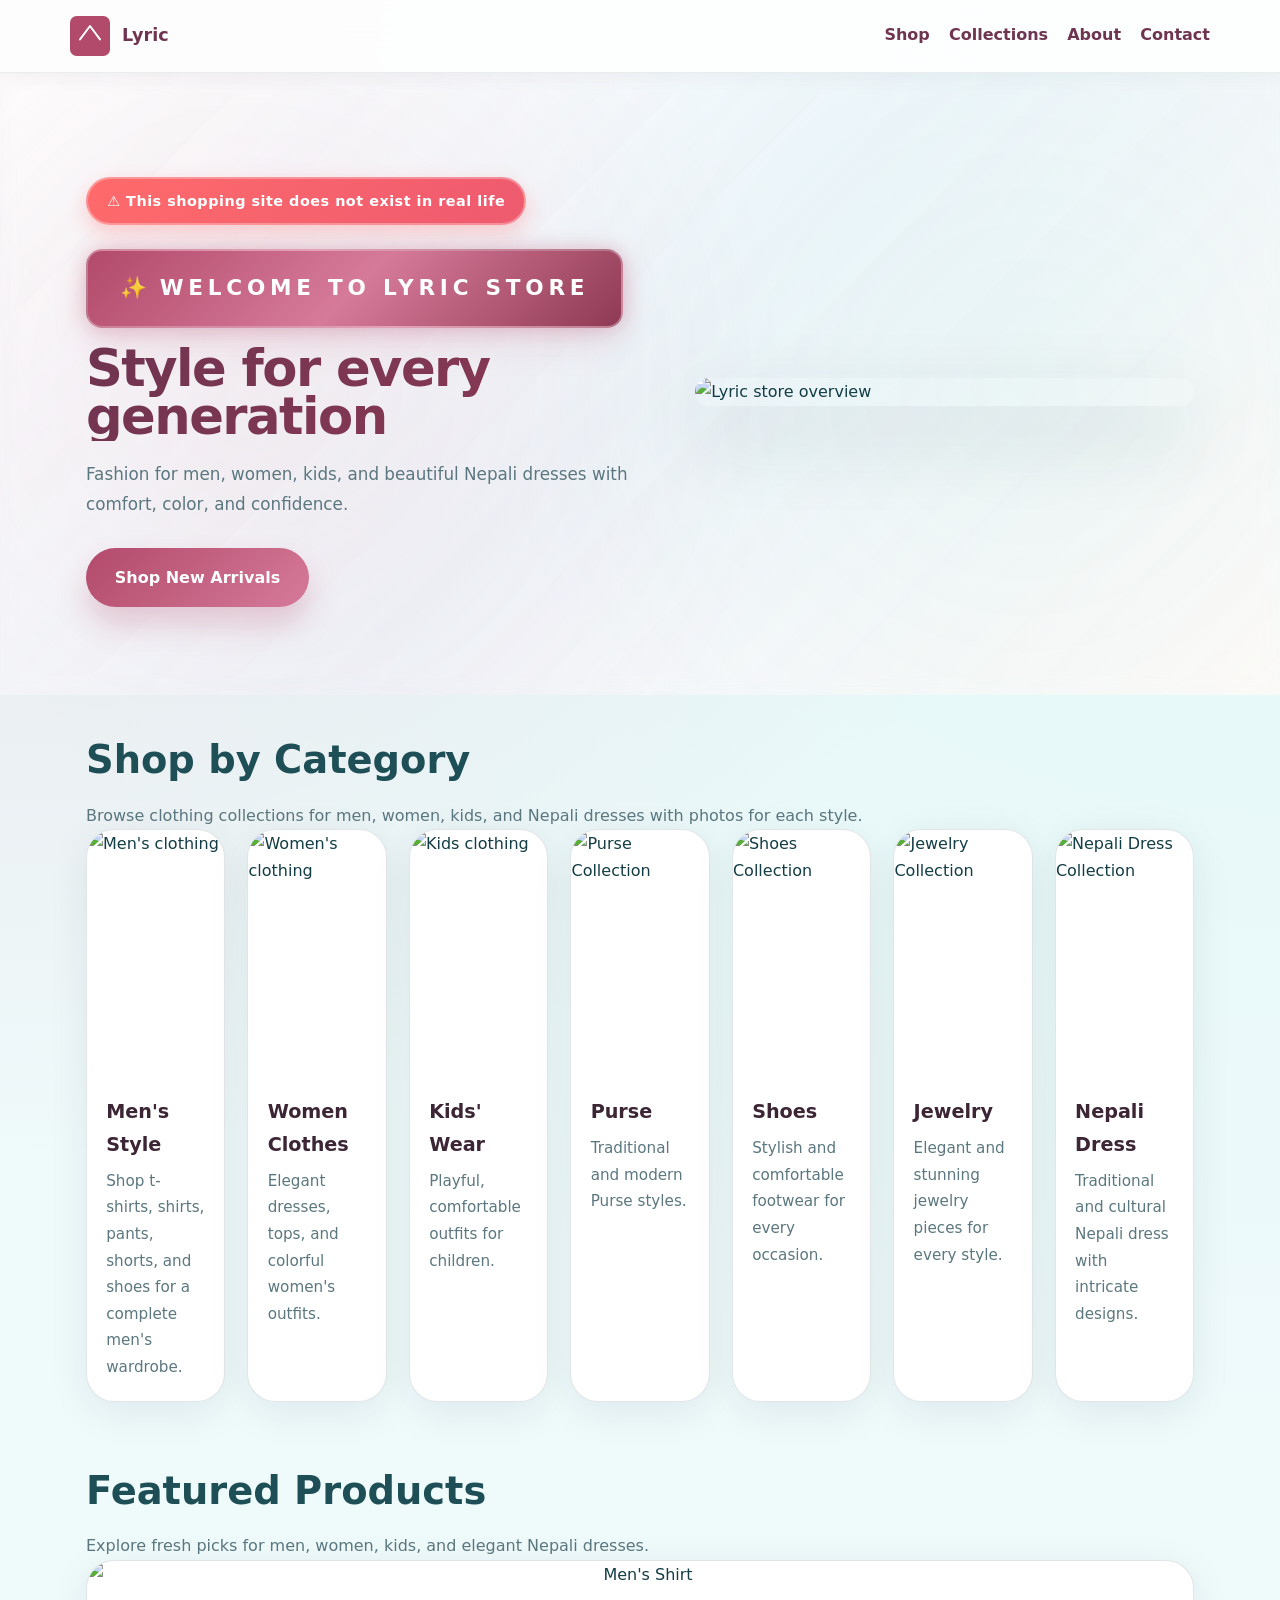
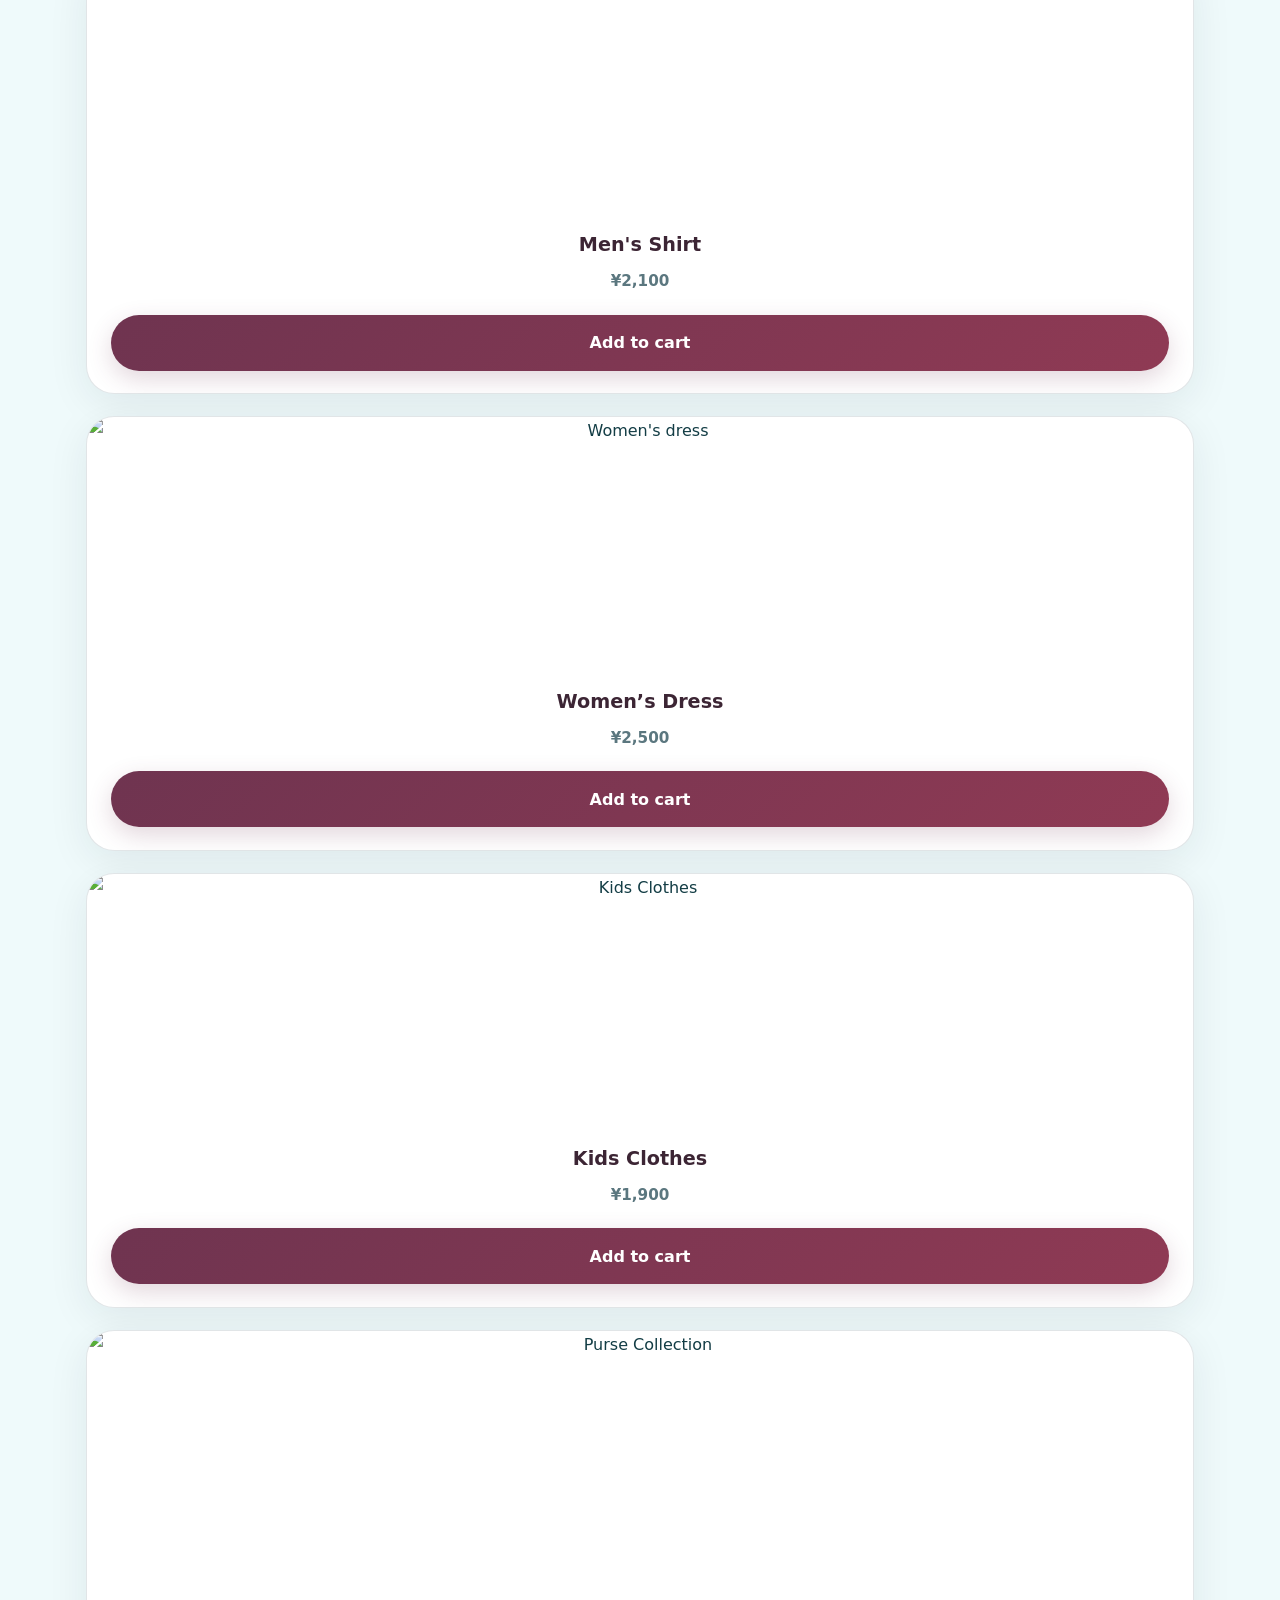
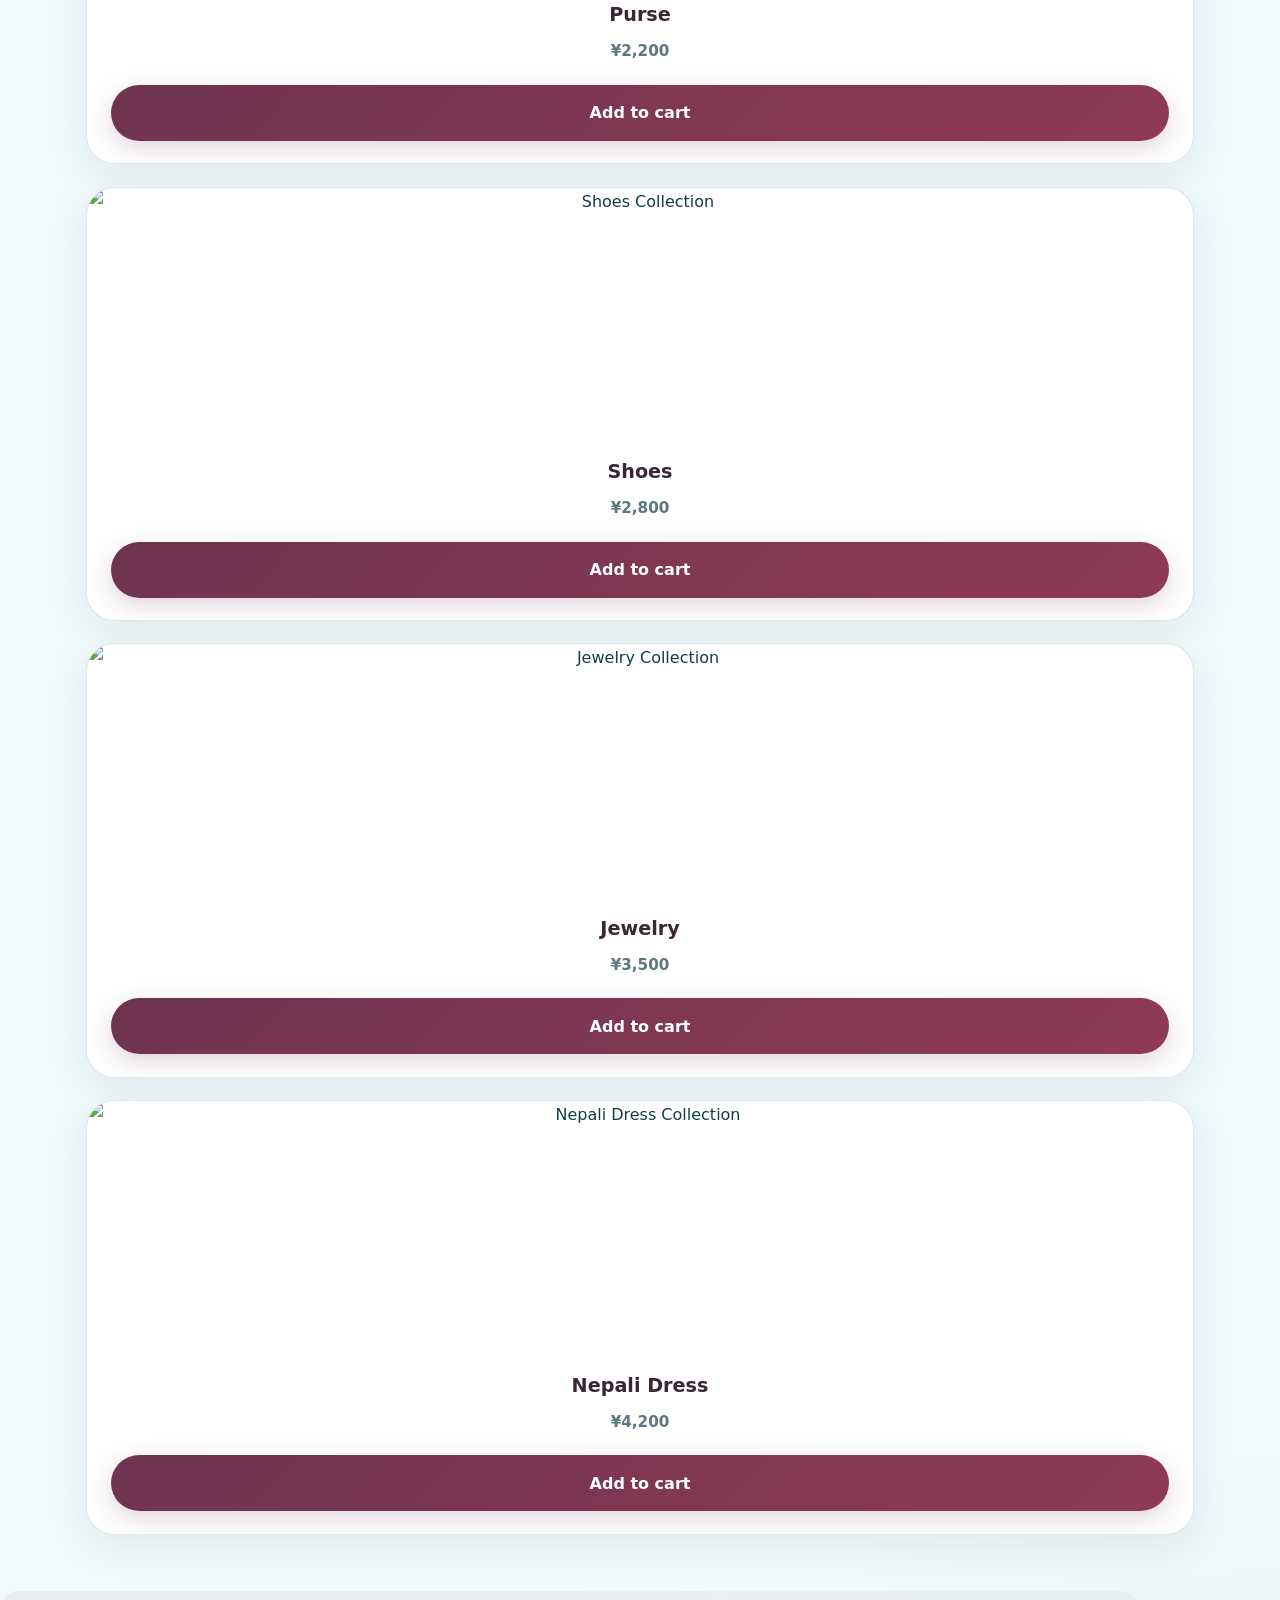
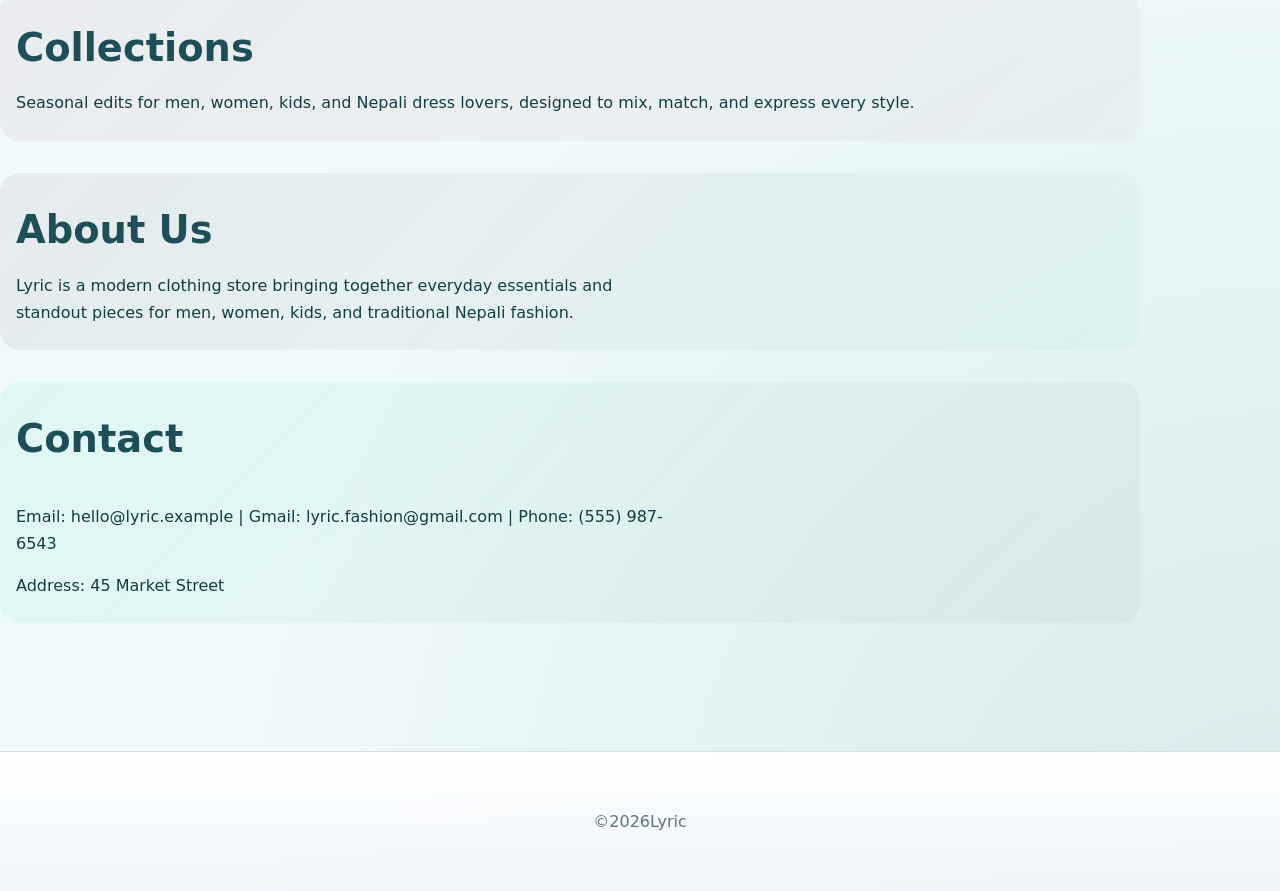
==== commit 44ffdd24: "new try" ====
--- a/index.html
+++ b/index.html
@@ -30,6 +30,8 @@
             <section class="hero">
                 <div class="container hero-inner">
                     <div class="hero-copy">
+                        <p class="disclaimer-badge">⚠️ This shopping site does not exist in real life</p>
+                        <h2 class="welcome-text">Welcome to Lyric Store</h2>
                         <h1>Style for every generation</h1>
                         <p class="lead">Fashion for men, women, kids, and beautiful Nepali dresses with comfort, color, and confidence.</p>
                         <p><a class="btn" href="#shop">Shop New Arrivals</a></p>
@@ -42,25 +44,46 @@
                 <h2>Shop by Category</h2>
                 <p class="section-copy">Browse clothing collections for men, women, kids, and Nepali dresses with photos for each style.</p>
                 <div class="category-grid">
-                    <article class="category-card">
-                        <img src="https://images.unsplash.com/photo-1521334884684-d80222895322?auto=format&fit=crop&w=800&q=80" alt="Men's clothing">
+                    <article class="category-card mens-dropdown-container">
+                        <img src="https://images.unsplash.com/photo-1512436991641-6745cdb1723f?auto=format&fit=crop&w=800&q=80" alt="Men's clothing">
                         <h3>Men's Style</h3>
-                        <p>Shop t-shirts, shirts, pants, shorts, and shoes for a complete men’s wardrobe.</p>
+                        <p>Shop t-shirts, shirts, pants, shorts, and shoes for a complete men's wardrobe.</p>
+                        <div class="mens-dropdown-menu">
+                            <a href="#" class="dropdown-item">👕 T-Shirt</a>
+                            <a href="#" class="dropdown-item">🎽 Shirt</a>
+                            <a href="#" class="dropdown-item">👖 Pants</a>
+                            <a href="#" class="dropdown-item">👟 Shoes</a>
+                        </div>
                     </article>
                     <article class="category-card">
-                        <img src="https://images.unsplash.com/photo-1521572163474-6864f9cf17ab?auto=format&fit=crop&w=800&q=80" alt="Women's clothing">
-                        <h3>Women's Fashion</h3>
+                        <img src="https://images.unsplash.com/photo-1524504388940-b1c1722653e1?auto=format&fit=crop&w=800&q=80" alt="Women's clothing">
+                        <h3>Women Clothes</h3>
                         <p>Elegant dresses, tops, and colorful women's outfits.</p>
                     </article>
                     <article class="category-card">
-                        <img src="https://images.unsplash.com/photo-1508253578933-1c51cc72a86c?auto=format&fit=crop&w=800&q=80" alt="Kids clothing">
+                        <img src="https://images.unsplash.com/photo-1529626455594-4ff0802cfb7e?auto=format&fit=crop&w=800&q=80" alt="Kids clothing">
                         <h3>Kids' Wear</h3>
                         <p>Playful, comfortable outfits for children.</p>
                     </article>
                     <article class="category-card">
-                        <img src="https://source.unsplash.com/800x600/?nepal,dress" alt="Nepali local dress">
-                        <h3>Nepali Dresses</h3>
-                        <p>Traditional and modern Nepali dress styles.</p>
+                        <img src="https://images.unsplash.com/photo-1566150905458-1bf1fc113f0d?auto=format&fit=crop&w=800&q=80" alt="Purse Collection">
+                        <h3>Purse</h3>
+                        <p>Traditional and modern Purse styles.</p>
+                    </article>
+                    <article class="category-card">
+                        <img src="https://images.unsplash.com/photo-1542291026-7eec264c27ff?auto=format&fit=crop&w=800&q=80" alt="Shoes Collection">
+                        <h3>Shoes</h3>
+                        <p>Stylish and comfortable footwear for every occasion.</p>
+                    </article>
+                    <article class="category-card">
+                        <img src="https://images.unsplash.com/photo-1599643478518-a784e5dc4c8f?auto=format&fit=crop&w=800&q=80" alt="Jewelry Collection">
+                        <h3>Jewelry</h3>
+                        <p>Elegant and stunning jewelry pieces for every style.</p>
+                    </article>
+                    <article class="category-card">
+                        <img src="https://images.unsplash.com/photo-1610271903223-3b92e5ff0d11?auto=format&fit=crop&w=800&q=80" alt="Nepali Dress Collection">
+                        <h3>Nepali Dress</h3>
+                        <p>Traditional and cultural Nepali dress with intricate designs.</p>
                     </article>
                 </div>
             </section>
@@ -70,27 +93,45 @@
         <p class="section-copy">Explore fresh picks for men, women, kids, and elegant Nepali dresses.</p>
                 <div class="product-grid">
                     <article class="product">
-                        <img src="https://images.unsplash.com/photo-1585386959984-a4155221c24b?auto=format&fit=crop&w=640&q=80" alt="Men's Shirt">
+                        <img src="https://images.unsplash.com/photo-1512436991641-6745cdb1723f?auto=format&fit=crop&w=640&q=80" alt="Men's Shirt">
                         <h3>Men's Shirt</h3>
-                        <p class="price">$24.00</p>
+                        <p class="price">¥2,100</p>
                         <button class="add-cart">Add to cart</button>
                     </article>
                     <article class="product">
-                        <img src="https://images.unsplash.com/photo-1512436991641-6745cdb1723f?auto=format&fit=crop&w=640&q=80" alt="Women's Dress">
-                        <h3>Women's Dress</h3>
-                        <p class="price">$79.00</p>
+                        <img src="https://images.unsplash.com/photo-1483985988355-763728e1935b?auto=format&fit=crop&w=640&q=80" alt="Women's dress">
+                        <h3>Women’s Dress</h3>
+                        <p class="price">¥2,500</p>
                         <button class="add-cart">Add to cart</button>
                     </article>
                     <article class="product">
-                        <img src="https://images.unsplash.com/photo-1511974035430-5de47d3b95da?auto=format&fit=crop&w=640&q=80" alt="Kids Outfit">
-                        <h3>Kids Outfit</h3>
-                        <p class="price">$59.00</p>
+                        <img src="https://images.unsplash.com/photo-1529590003490-66ce8e964faf?auto=format&fit=crop&w=640&q=80" alt="Kids Clothes">
+                        <h3>Kids Clothes</h3>
+                        <p class="price">¥1,900</p>
                         <button class="add-cart">Add to cart</button>
                     </article>
                     <article class="product">
-                        <img src="https://images.unsplash.com/photo-1541099649105-f69ad21f3246?auto=format&fit=crop&w=640&q=80" alt="Nepali Dress">
+                        <img src="https://images.unsplash.com/photo-1566150905458-1bf1fc113f0d?auto=format&fit=crop&w=640&q=80" alt="Purse Collection">
+                        <h3>Purse</h3>
+                        <p class="price">¥2,200</p>
+                        <button class="add-cart">Add to cart</button>
+                    </article>
+                    <article class="product">
+                        <img src="https://images.unsplash.com/photo-1542291026-7eec264c27ff?auto=format&fit=crop&w=640&q=80" alt="Shoes Collection">
+                        <h3>Shoes</h3>
+                        <p class="price">¥2,800</p>
+                        <button class="add-cart">Add to cart</button>
+                    </article>
+                    <article class="product">
+                        <img src="https://images.unsplash.com/photo-1599643478518-a784e5dc4c8f?auto=format&fit=crop&w=640&q=80" alt="Jewelry Collection">
+                        <h3>Jewelry</h3>
+                        <p class="price">¥3,500</p>
+                        <button class="add-cart">Add to cart</button>
+                    </article>
+                    <article class="product">
+                        <img src="be3e017c-2944-49c7-bd42-fa063ec9a815.heic" alt="Nepali Dress Collection">
                         <h3>Nepali Dress</h3>
-                        <p class="price">$89.00</p>
+                        <p class="price">¥4,200</p>
                         <button class="add-cart">Add to cart</button>
                     </article>
                 </div>
@@ -119,83 +160,34 @@
 
         <script>
             document.getElementById('year').textContent = new Date().getFullYear();
+
+            // Men's Dropdown Menu Handler
+            const mensDropdown = document.querySelector('.mens-dropdown-container');
+            if (mensDropdown) {
+                // Handle click/tap for mobile
+                mensDropdown.addEventListener('click', function(e) {
+                    e.preventDefault();
+                    this.classList.toggle('active');
+                });
+
+                // Close dropdown when clicking outside
+                document.addEventListener('click', function(e) {
+                    if (!e.target.closest('.mens-dropdown-container')) {
+                        mensDropdown.classList.remove('active');
+                    }
+                });
+
+                // Handle dropdown item clicks
+                const dropdownItems = mensDropdown.querySelectorAll('.dropdown-item');
+                dropdownItems.forEach(item => {
+                    item.addEventListener('click', function(e) {
+                        e.preventDefault();
+                        const text = this.textContent;
+                        console.log('Selected: ' + text);
+                        mensDropdown.classList.remove('active');
+                    });
+                });
+            }
         </script>
     </body>
-</html>
-<!DOCTYPE html>
-<html lang="en">
-<head>
-    <meta charset="UTF-8">
-    <meta name="viewport" content="width=device-width, initial-scale=1.0">
-    <title>Nepali Cultural Dress Showcase</title>
-    <style>
-        /* Basic Reset and Styling */
-        body {
-            font-family: 'Segoe UI', Tahoma, Geneva, Verdana, sans-serif;
-            background-color: #f5f5f7;
-            margin: 0;
-            padding: 0;
-            display: flex;
-            justify-content: center;
-            align-items: center;
-            min-height: 100vh;
-        }
-
-        /* Container Card */
-        .card {
-            background-color: #ffffff;
-            border-radius: 12px;
-            box-shadow: 0 8px 24px rgba(0, 0, 0, 0.1);
-            overflow: hidden;
-            max-width: 450px;
-            width: 90%;
-            text-align: center;
-            transition: transform 0.3s ease;
-        }
-
-        .card:hover {
-            transform: translateY(-5px);
-        }
-
-        /* Image Styling */
-        .card img {
-            width: 100%;
-            height: auto;
-            display: block;
-            object-fit: cover;
-        }
-
-        /* Text Content Styling */
-        .card-content {
-            padding: 24px;
-        }
-
-        .card-content h2 {
-            margin: 0 0 10px 0;
-            color: #800020; /* Elegant Burgundy/Maroon color to match the dress */
-            font-size: 1.5rem;
-        }
-
-        .card-content p {
-            margin: 0;
-            color: #555555;
-            font-size: 1rem;
-            line-height: 1.5;
-        }
-    </style>
-</head>
-<body>
-
-    <!-- Image Display Card -->
-    <div class="card">
-        <!-- Replace 'images/dress.jpeg' with your actual image path -->
-        <img src="images/dress.jpeg" alt="Modern Nepali Cultural Dress">
-        
-        <div class="card-content">
-            <h2>Nepali Cultural Dress</h2>
-            <p>A stunning modern adaptation of traditional Himalayan attire, featuring rich maroon velvet and elegant gold embroidery.</p>
-        </div>
-    </div>
-
-</body>
 </html>
--- a/style.css
+++ b/style.css
@@ -10,6 +10,9 @@
   --accent-dark: #6f3450;
   --shadow: 0 28px 70px rgba(17, 44, 52, 0.10);
   --radius: 28px;
+  --gradient-1: linear-gradient(135deg, #b24a6b 0%, #d67a99 100%);
+  --gradient-2: linear-gradient(135deg, #6f3450 0%, #8f3a54 100%);
+  --gradient-3: linear-gradient(135deg, #2575a7 0%, #4da6cc 100%);
 }
 
 * {
@@ -27,9 +30,11 @@
   color: var(--text);
   line-height: 1.7;
   min-height: 100vh;
-  background: radial-gradient(circle at top left, rgba(178, 74, 107, 0.12), transparent 20%),
-    radial-gradient(circle at bottom right, rgba(37, 117, 117, 0.10), transparent 18%),
+  background: radial-gradient(circle at top left, rgba(178, 74, 107, 0.15), transparent 20%),
+    radial-gradient(circle at bottom right, rgba(37, 117, 117, 0.12), transparent 18%),
+    radial-gradient(circle at top right, rgba(45, 212, 191, 0.08), transparent 25%),
     var(--bg);
+  position: relative;
 }
 
 img,
@@ -61,9 +66,11 @@
   position: sticky;
   top: 0;
   z-index: 10;
-  background: rgba(255, 255, 255, 0.88);
-  backdrop-filter: blur(18px);
-  border-bottom: 1px solid rgba(90, 113, 120, 0.14);
+  background: rgba(255, 255, 255, 0.92);
+  backdrop-filter: blur(20px);
+  border-bottom: 1px solid rgba(90, 113, 120, 0.12);
+  box-shadow: 0 4px 20px rgba(0, 0, 0, 0.04);
+  transition: all 0.3s ease;
 }
 
 .header-inner {
@@ -95,16 +102,50 @@
 .main-nav a {
   font-weight: 600;
   color: var(--accent-dark);
-  transition: color 0.2s ease;
-}
-
-.main-nav a:hover {
-  color: var(--accent);
+  transition: all 0.3s ease;
+  position: relative;
+  padding-bottom: 2px;
+}
+
+.main-nav a::after {
+  content: '';
+  position: absolute;
+  bottom: 0;
+  left: 0;
+  width: 0;
+  height: 2px;
+  background: var(--accent);
+  transition: width 0.3s ease;
+}
+
+.main-nav a:hover::after,
+.main-nav a:focus::after {
+  width: 100%;
 }
 
 .hero {
-  padding: 4rem 0 3rem;
-  background: linear-gradient(180deg, rgba(255, 255, 255, 0.96) 0%, rgba(255, 255, 255, 0.9) 100%);
+  padding: 5rem 0 4rem;
+  background: 
+    linear-gradient(135deg, rgba(255, 255, 255, 0.85) 0%, rgba(240, 245, 250, 0.80) 50%, rgba(255, 250, 248, 0.85) 100%),
+    url('https://images.unsplash.com/photo-1509631179647-0177331693ae?auto=format&fit=crop&w=1200&q=80');
+  background-size: cover;
+  background-position: center right;
+  background-attachment: fixed;
+  position: relative;
+  overflow: hidden;
+}
+
+.hero::before {
+  content: '';
+  position: absolute;
+  top: 0;
+  left: 0;
+  right: 0;
+  bottom: 0;
+  background: radial-gradient(circle at 20% 50%, rgba(178, 74, 107, 0.08) 0%, transparent 50%),
+              radial-gradient(circle at 80% 50%, rgba(45, 212, 191, 0.06) 0%, transparent 50%);
+  backdrop-filter: blur(8px);
+  pointer-events: none;
 }
 
 .hero-inner {
@@ -112,10 +153,117 @@
   grid-template-columns: 1.1fr 0.95fr;
   align-items: center;
   gap: 2rem;
+  position: relative;
+  z-index: 1;
 }
 
 .hero-copy {
   max-width: 46rem;
+}
+
+@keyframes slideInDown {
+  from {
+    opacity: 0;
+    transform: translateY(-30px);
+  }
+  to {
+    opacity: 1;
+    transform: translateY(0);
+  }
+}
+
+@keyframes glow {
+  0%, 100% {
+    box-shadow: 0 0 20px rgba(178, 74, 107, 0.3), 0 15px 35px rgba(178, 74, 107, 0.15);
+  }
+  50% {
+    box-shadow: 0 0 30px rgba(178, 74, 107, 0.5), 0 15px 45px rgba(178, 74, 107, 0.25);
+  }
+}
+
+@keyframes fadeInUp {
+  from {
+    opacity: 0;
+    transform: translateY(30px);
+  }
+  to {
+    opacity: 1;
+    transform: translateY(0);
+  }
+}
+
+@keyframes scaleIn {
+  from {
+    opacity: 0;
+    transform: scale(0.95);
+  }
+  to {
+    opacity: 1;
+    transform: scale(1);
+  }
+}
+
+@keyframes float {
+  0%, 100% {
+    transform: translateY(0px);
+  }
+  50% {
+    transform: translateY(-10px);
+  }
+}
+
+@keyframes shimmer {
+  0% {
+    background-position: -1000px 0;
+  }
+  100% {
+    background-position: 1000px 0;
+  }
+}
+
+.disclaimer-badge {
+  display: inline-block;
+  background: linear-gradient(135deg, #ff6b6b 0%, #ee5a6f 100%);
+  color: #ffffff;
+  padding: 0.6rem 1.2rem;
+  border-radius: 999px;
+  font-size: 0.9rem;
+  font-weight: 700;
+  margin-bottom: 1.5rem;
+  box-shadow: 0 8px 20px rgba(255, 107, 107, 0.3);
+  animation: fadeInUp 0.8s ease-out both;
+  border: 2px solid rgba(255, 255, 255, 0.3);
+  letter-spacing: 0.5px;
+}
+
+.welcome-text {
+  font-size: clamp(1.05rem, 2vw, 1.35rem);
+  letter-spacing: 0.22em;
+  text-transform: uppercase;
+  background: linear-gradient(135deg, #b24a6b 0%, #d67a99 50%, #8f3a54 100%);
+  color: #ffffff;
+  padding: 1.2rem 2rem;
+  margin-bottom: 1rem;
+  font-weight: 900;
+  border-radius: 16px;
+  box-shadow: 0 0 20px rgba(178, 74, 107, 0.3), 0 15px 35px rgba(178, 74, 107, 0.15);
+  border: 2px solid rgba(255, 255, 255, 0.3);
+  position: relative;
+  display: inline-block;
+  animation: slideInDown 0.8s ease-out, glow 3s ease-in-out infinite;
+  backdrop-filter: blur(10px);
+  transition: transform 0.3s ease, box-shadow 0.3s ease;
+}
+
+.welcome-text:hover {
+  transform: translateY(-5px) scale(1.02);
+  box-shadow: 0 0 30px rgba(178, 74, 107, 0.5), 0 20px 50px rgba(178, 74, 107, 0.3);
+}
+
+.welcome-text::before {
+  content: "✨";
+  margin-right: 0.5rem;
+  opacity: 0.9;
 }
 
 .hero h1 {
@@ -124,6 +272,12 @@
   letter-spacing: -0.03em;
   margin-bottom: 1.1rem;
   color: #3f2737;
+  background: var(--gradient-2);
+  -webkit-background-clip: text;
+  -webkit-text-fill-color: transparent;
+  background-clip: text;
+  animation: fadeInUp 0.8s ease-out 0.2s both;
+  font-weight: 900;
 }
 
 .lead {
@@ -131,23 +285,49 @@
   color: var(--muted);
   margin-bottom: 1.8rem;
   max-width: 42rem;
+  animation: fadeInUp 0.8s ease-out 0.3s both;
+  line-height: 1.8;
 }
 
 .btn {
   display: inline-flex;
   align-items: center;
   justify-content: center;
-  background: var(--accent);
+  background: var(--gradient-1);
   color: #fff;
   padding: 1rem 1.8rem;
   border-radius: 999px;
-  box-shadow: 0 18px 30px rgba(178, 74, 107, 0.18);
-  transition: transform 0.2s ease, background 0.2s ease;
+  box-shadow: 0 18px 30px rgba(178, 74, 107, 0.25);
+  transition: all 0.3s ease;
+  font-weight: 600;
+  border: none;
+  cursor: pointer;
+  position: relative;
+  overflow: hidden;
+  animation: fadeInUp 0.8s ease-out 0.4s both;
+}
+
+.btn::before {
+  content: '';
+  position: absolute;
+  top: 50%;
+  left: 50%;
+  width: 0;
+  height: 0;
+  border-radius: 50%;
+  background: rgba(255, 255, 255, 0.3);
+  transform: translate(-50%, -50%);
+  transition: width 0.6s ease, height 0.6s ease;
+}
+
+.btn:hover::before {
+  width: 300px;
+  height: 300px;
 }
 
 .btn:hover {
-  transform: translateY(-1px);
-  background: #95365f;
+  transform: translateY(-3px);
+  box-shadow: 0 25px 50px rgba(178, 74, 107, 0.35);
 }
 
 .hero-image {
@@ -155,7 +335,14 @@
   height: auto;
   max-width: 640px;
   border-radius: 32px;
-  box-shadow: var(--shadow);
+  box-shadow: 0 30px 80px rgba(17, 44, 52, 0.15);
+  animation: fadeInUp 0.8s ease-out 0.3s both;
+  transition: transform 0.3s ease, box-shadow 0.3s ease;
+}
+
+.hero-image:hover {
+  transform: translateY(-8px);
+  box-shadow: 0 40px 100px rgba(17, 44, 52, 0.2);
 }
 
 .section-copy {
@@ -168,10 +355,15 @@
 h2 {
   color: #1f4f56;
   margin-bottom: 0.6rem;
+  font-size: clamp(1.8rem, 3vw, 2.4rem);
+  font-weight: 800;
+  animation: fadeInUp 0.8s ease-out both;
 }
 
 section {
-  padding: 3rem 0;
+  padding: 4rem 0;
+  position: relative;
+  animation: fadeInUp 0.8s ease-out both;
 }
 
 .categories,
@@ -186,7 +378,7 @@
 }
 
 .category-grid {
-  grid-template-columns: repeat(4, minmax(0, 1fr));
+  grid-template-columns: repeat(7, minmax(0, 1fr));
 }
 
 .category-card,
@@ -195,15 +387,106 @@
   border: 1px solid var(--border);
   border-radius: var(--radius);
   overflow: hidden;
-  box-shadow: var(--shadow);
-  transition: transform 0.25s ease, box-shadow 0.25s ease, border-color 0.25s ease;
+  box-shadow: 0 10px 40px rgba(17, 44, 52, 0.08);
+  transition: all 0.3s cubic-bezier(0.34, 1.56, 0.64, 1);
+  position: relative;
+  animation: fadeInUp 0.6s ease-out both;
+}
+
+.category-card:nth-child(1),
+.product:nth-child(1) {
+  animation-delay: 0.1s;
+}
+
+.category-card:nth-child(2),
+.product:nth-child(2) {
+  animation-delay: 0.2s;
+}
+
+.category-card:nth-child(3),
+.product:nth-child(3) {
+  animation-delay: 0.3s;
+}
+
+.category-card:nth-child(4),
+.product:nth-child(4) {
+  animation-delay: 0.4s;
+}
+
+.category-card::before,
+.product::before {
+  content: '';
+  position: absolute;
+  top: 0;
+  left: 0;
+  right: 0;
+  bottom: 0;
+  background: linear-gradient(135deg, rgba(178, 74, 107, 0.1) 0%, rgba(45, 212, 191, 0.05) 100%);
+  opacity: 0;
+  transition: opacity 0.3s ease;
+  pointer-events: none;
+  z-index: 1;
+}
+
+.category-card:hover::before,
+.product:hover::before {
+  opacity: 1;
 }
 
 .category-card:hover,
 .product:hover {
-  transform: translateY(-6px);
-  box-shadow: 0 34px 84px rgba(17, 44, 52, 0.14);
-  border-color: rgba(178, 74, 107, 0.25);
+  transform: translateY(-10px);
+  box-shadow: 0 30px 80px rgba(17, 44, 52, 0.15);
+  border-color: rgba(178, 74, 107, 0.35);
+}
+
+/* Men's Dropdown Menu Styles */
+.mens-dropdown-container {
+  position: relative;
+}
+
+.mens-dropdown-menu {
+  position: absolute;
+  top: 100%;
+  left: 0;
+  right: 0;
+  background: var(--surface);
+  border: 1px solid var(--border);
+  border-top: none;
+  border-radius: 0 0 var(--radius) var(--radius);
+  padding: 0.8rem 0;
+  opacity: 0;
+  visibility: hidden;
+  transform: translateY(-10px);
+  transition: all 0.3s ease;
+  pointer-events: none;
+  z-index: 10;
+  box-shadow: 0 10px 30px rgba(17, 44, 52, 0.1);
+}
+
+.mens-dropdown-container:hover .mens-dropdown-menu,
+.mens-dropdown-container.active .mens-dropdown-menu {
+  opacity: 1;
+  visibility: visible;
+  transform: translateY(0);
+  pointer-events: auto;
+}
+
+.dropdown-item {
+  display: block;
+  padding: 0.8rem 1.2rem;
+  color: #3c2534;
+  text-decoration: none;
+  transition: all 0.3s ease;
+  border-left: 3px solid transparent;
+  font-weight: 600;
+}
+
+.dropdown-item:hover {
+  background: rgba(178, 74, 107, 0.1);
+  border-left-color: var(--accent);
+  padding-left: 1.5rem;
+  color: var(--accent);
 }
 
 .category-card img,
@@ -211,13 +494,30 @@
   width: 100%;
   height: 250px;
   object-fit: cover;
+  transition: transform 0.3s ease;
+  position: relative;
+  z-index: 0;
+}
+
+.category-card:hover img,
+.product:hover img {
+  transform: scale(1.08);
 }
 
 .category-card h3,
 .product h3 {
   margin: 1rem 1.2rem 0.4rem;
-  font-size: 1.1rem;
+  font-size: 1.2rem;
   color: #3c2534;
+  font-weight: 700;
+  transition: color 0.3s ease;
+  position: relative;
+  z-index: 1;
+}
+
+.category-card:hover h3,
+.product:hover h3 {
+  color: var(--accent);
 }
 
 .category-card p,
@@ -225,6 +525,9 @@
   margin: 0 1.2rem 1.25rem;
   color: var(--muted);
   line-height: 1.75;
+  font-size: 0.95rem;
+  position: relative;
+  z-index: 1;
 }
 
 .product {
@@ -246,26 +549,60 @@
 
 .add-cart {
   margin: 0 1.5rem 1.4rem;
-  background: var(--accent-dark);
+  background: var(--gradient-2);
   color: #fff;
   border: none;
   border-radius: 999px;
   padding: 0.9rem 1.2rem;
   cursor: pointer;
-  transition: transform 0.2s ease, background 0.2s ease;
+  transition: all 0.3s ease;
+  font-weight: 600;
+  position: relative;
+  overflow: hidden;
+  box-shadow: 0 8px 25px rgba(111, 52, 80, 0.2);
+  z-index: 1;
+}
+
+.add-cart::before {
+  content: '';
+  position: absolute;
+  top: 50%;
+  left: 50%;
+  width: 0;
+  height: 0;
+  border-radius: 50%;
+  background: rgba(255, 255, 255, 0.4);
+  transform: translate(-50%, -50%);
+  transition: width 0.6s ease, height 0.6s ease;
+  z-index: -1;
+}
+
+.add-cart:hover::before {
+  width: 300px;
+  height: 300px;
 }
 
 .add-cart:hover {
-  transform: translateY(-1px);
-  background: #893759;
+  transform: translateY(-2px);
+  box-shadow: 0 12px 35px rgba(111, 52, 80, 0.3);
 }
 
 .collections {
-  background: rgba(178, 74, 107, 0.06);
+  background: linear-gradient(135deg, rgba(178, 74, 107, 0.08) 0%, rgba(178, 74, 107, 0.04) 100%);
+  border-radius: 20px;
+  margin: 2rem 0;
 }
 
 .about {
-  background: rgba(122, 47, 74, 0.05);
+  background: linear-gradient(135deg, rgba(111, 52, 80, 0.08) 0%, rgba(45, 212, 191, 0.04) 100%);
+  border-radius: 20px;
+  margin: 2rem 0;
+}
+
+.contact {
+  background: linear-gradient(135deg, rgba(45, 212, 191, 0.08) 0%, rgba(111, 52, 80, 0.04) 100%);
+  border-radius: 20px;
+  margin: 2rem 0;
 }
 
 .about p,
@@ -280,9 +617,12 @@
 
 .site-footer {
   border-top: 1px solid rgba(90, 113, 120, 0.16);
-  padding: 1.5rem 0;
+  padding: 2rem 0;
   text-align: center;
   color: var(--muted);
+  background: linear-gradient(180deg, rgba(255, 255, 255, 0.96) 0%, rgba(240, 245, 250, 0.9) 100%);
+  transition: all 0.3s ease;
+  margin-top: 3rem;
 }
 
 .site-footer .container {
